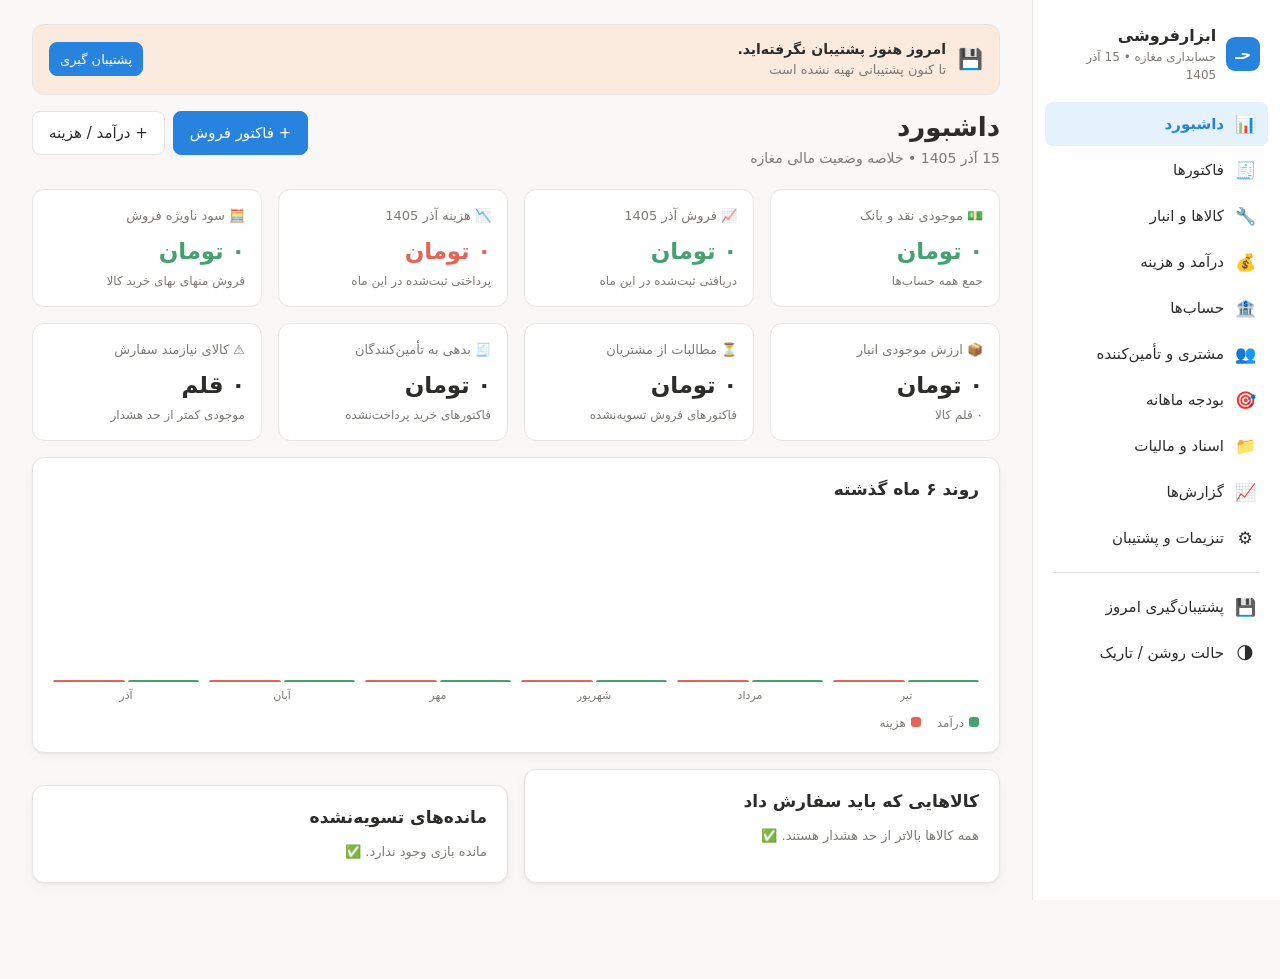
==== hesabyar.html @ 3f4db849 "this is first file" ====
<!DOCTYPE html>
<html lang="fa" dir="rtl">
<head>
<meta charset="utf-8">
<meta name="viewport" content="width=device-width, initial-scale=1, viewport-fit=cover">
<meta name="theme-color" content="#2783DE">
<meta name="apple-mobile-web-app-capable" content="yes">
<title>حساب‌یار — نرم‌افزار حسابداری مغازه</title>
<style>
:root{
  --text:#2C2C2B; --text2:#7D7A75; --canvas:#FFFFFF; --soft:#F9F8F7; --soft2:#F0EFED;
  --border:#E6E5E3; --blue:#2783DE; --blueSoft:#E5F2FC; --green:#46A171; --greenSoft:#E8F1EC;
  --orange:#D5803B; --orangeSoft:#FBEBDE; --red:#E56458; --redSoft:#FCE9E7;
  --radius:8px; --radiusL:12px;
  --shadow:0 1px 2px rgba(0,0,0,.05), 0 4px 12px rgba(0,0,0,.04);
  --nav:248px;
}
html[data-theme="dark"]{
  --text:#FFFFFF; --text2:rgba(255,255,255,.65); --canvas:#191919; --soft:#202020; --soft2:#383836;
  --border:rgba(255,255,255,.20); --blue:#5E9FE8; --blueSoft:rgba(94,159,232,.12);
  --green:#72BC8F; --greenSoft:rgba(114,188,143,.12); --orange:#DE9255; --orangeSoft:rgba(222,146,85,.12);
  --red:#E97366; --redSoft:rgba(233,115,102,.12);
  --shadow:none;
}
*{box-sizing:border-box}
html,body{margin:0;padding:0}
body{
  background:var(--soft); color:var(--text);
  font-family:"Segoe UI",Tahoma,system-ui,-apple-system,"Noto Sans Arabic",sans-serif;
  font-size:16px; line-height:1.5; -webkit-text-size-adjust:100%;
}
button,input,select,textarea{font-family:inherit;font-size:16px;color:var(--text)}
h1,h2,h3{margin:0;font-weight:650;line-height:1.3}
h1{font-size:26px}
h2{font-size:22px}
h3{font-size:17px}
a{color:var(--blue)}
.hide{display:none !important}

/* ---------- shell ---------- */
.shell{display:flex;min-height:100vh}
.sidenav{
  width:var(--nav); flex:0 0 var(--nav); background:var(--canvas); border-inline-end:1px solid var(--border);
  padding:20px 12px; position:sticky; top:0; height:100vh; overflow-y:auto;
}
.brand{display:flex;align-items:center;gap:10px;padding:4px 8px 18px}
.brand .logo{width:34px;height:34px;border-radius:9px;background:var(--blue);color:#fff;display:grid;place-items:center;font-weight:700;font-size:15px}
.brand small{display:block;color:var(--text2);font-size:12px;font-weight:400}
.navbtn{
  display:flex;align-items:center;gap:10px;width:100%;padding:10px 12px;margin-bottom:2px;
  background:none;border:0;border-radius:var(--radius);cursor:pointer;text-align:right;font-size:15px;min-height:44px;
}
.navbtn:hover{background:var(--soft2)}
.navbtn.active{background:var(--blueSoft);color:var(--blue);font-weight:600}
.navbtn .ic{font-size:17px;width:22px;text-align:center}
.navsep{height:1px;background:var(--border);margin:12px 8px}
.main{flex:1;min-width:0;padding:24px 32px 96px;max-width:1180px}
.topbar{display:flex;align-items:flex-start;justify-content:space-between;gap:16px;margin-bottom:20px;flex-wrap:wrap}
.topbar .sub{color:var(--text2);font-size:14px;margin-top:4px}
.bottomnav{display:none}

@media (max-width:900px){
  .sidenav{display:none}
  .main{padding:16px 16px 92px;max-width:none}
  .bottomnav{
    display:flex;position:fixed;inset-inline:0;bottom:0;z-index:40;background:var(--canvas);
    border-top:1px solid var(--border);padding:6px 4px calc(6px + env(safe-area-inset-bottom));
  }
  .bottomnav button{
    flex:1;min-height:52px;background:none;border:0;border-radius:var(--radius);cursor:pointer;
    display:flex;flex-direction:column;align-items:center;justify-content:center;gap:2px;font-size:11px;color:var(--text2)
  }
  .bottomnav button .ic{font-size:19px}
  .bottomnav button.active{color:var(--blue);background:var(--blueSoft);font-weight:600}
}

/* ---------- pieces ---------- */
.card{background:var(--canvas);border:1px solid var(--border);border-radius:var(--radiusL);padding:20px;box-shadow:var(--shadow)}
.card + .card{margin-top:16px}
.card h3{margin-bottom:14px}
.grid{display:grid;gap:16px}
.g4{grid-template-columns:repeat(4,1fr)}
.g3{grid-template-columns:repeat(3,1fr)}
.g2{grid-template-columns:repeat(2,1fr)}
@media (max-width:900px){.g4{grid-template-columns:repeat(2,1fr)}.g3,.g2{grid-template-columns:1fr}}

.kpi{background:var(--canvas);border:1px solid var(--border);border-radius:var(--radiusL);padding:16px}
.kpi .lbl{color:var(--text2);font-size:13px;display:flex;align-items:center;gap:6px}
.kpi .val{font-size:23px;font-weight:700;margin-top:8px;letter-spacing:-.2px;direction:rtl}
.kpi .hint{color:var(--text2);font-size:12px;margin-top:4px}
.kpi .val .u{font-size:14px;font-weight:600;color:var(--text2)}
@media (max-width:900px){.kpi .val{font-size:19px}}
.kpi.pos .val{color:var(--green)} .kpi.neg .val{color:var(--red)} .kpi.warn .val{color:var(--orange)}

.btn{
  display:inline-flex;align-items:center;justify-content:center;gap:6px;min-height:44px;padding:10px 16px;
  border-radius:var(--radius);border:1px solid var(--border);background:var(--canvas);cursor:pointer;font-size:15px;
}
.btn:hover{background:var(--soft2)}
.btn.primary{background:var(--blue);border-color:var(--blue);color:#fff}
.btn.primary:hover{filter:brightness(.94)}
.btn.danger{color:var(--red);border-color:var(--border)}
.btn.sm{min-height:34px;padding:5px 10px;font-size:13px}
.btn:focus-visible,.navbtn:focus-visible,input:focus-visible,select:focus-visible,textarea:focus-visible{outline:2px solid var(--blue);outline-offset:2px}
.row{display:flex;gap:8px;flex-wrap:wrap;align-items:center}
.spacer{flex:1}

.tablewrap{overflow-x:auto;border:1px solid var(--border);border-radius:var(--radiusL);background:var(--canvas)}
table{width:100%;border-collapse:collapse;font-size:14px;min-width:640px}
th,td{padding:11px 12px;text-align:right;border-bottom:1px solid var(--border);white-space:nowrap}
th{background:var(--soft);font-weight:600;color:var(--text2);font-size:13px;position:sticky;top:0}
tbody tr:last-child td{border-bottom:0}
tbody tr:hover{background:var(--soft)}
td.num,th.num{font-variant-numeric:tabular-nums}
.empty{padding:40px 16px;text-align:center;color:var(--text2);font-size:14px}

.tag{display:inline-flex;align-items:center;gap:4px;padding:3px 9px;border-radius:999px;font-size:12px;font-weight:600;border:1px solid transparent}
.tag.b{background:var(--blueSoft);color:var(--blue)}
.tag.g{background:var(--greenSoft);color:var(--green)}
.tag.o{background:var(--orangeSoft);color:var(--orange)}
.tag.r{background:var(--redSoft);color:var(--red)}
.tag.n{background:var(--soft2);color:var(--text2)}

label.f{display:block;margin-bottom:12px;font-size:13px;color:var(--text2)}
label.f > span{display:block;margin-bottom:5px}
input,select,textarea{
  width:100%;padding:10px 12px;min-height:44px;border:1px solid var(--border);border-radius:var(--radius);
  background:var(--canvas);color:var(--text)
}
textarea{min-height:74px;resize:vertical}
input[type=checkbox]{width:20px;height:20px;min-height:0}
.fgrid{display:grid;grid-template-columns:1fr 1fr;gap:0 14px}
@media (max-width:640px){.fgrid{grid-template-columns:1fr}}

.banner{
  display:flex;gap:12px;align-items:center;padding:14px 16px;border-radius:var(--radiusL);
  border:1px solid var(--border);background:var(--orangeSoft);margin-bottom:16px;font-size:14px
}
.banner .ic{font-size:20px}
.banner.blue{background:var(--blueSoft)}

.bars{display:flex;flex-direction:column;gap:10px}
.bar{display:grid;grid-template-columns:120px 1fr auto;gap:10px;align-items:center;font-size:13px}
.bar .track{height:10px;border-radius:999px;background:var(--soft2);overflow:hidden}
.bar .fill{height:100%;border-radius:999px;background:var(--blue)}
.bar .fill.g{background:var(--green)} .bar .fill.r{background:var(--red)} .bar .fill.o{background:var(--orange)}
@media (max-width:640px){.bar{grid-template-columns:96px 1fr auto}}

.chart{display:flex;align-items:flex-end;gap:10px;height:190px;padding-top:8px}
.chart .col{flex:1;display:flex;flex-direction:column;justify-content:flex-end;align-items:center;gap:6px;min-width:0}
.chart .stack{width:100%;display:flex;gap:3px;align-items:flex-end;height:150px}
.chart .b1,.chart .b2{flex:1;border-radius:5px 5px 0 0;min-height:2px}
.chart .b1{background:var(--green)} .chart .b2{background:var(--red)}
.chart .cl{font-size:11px;color:var(--text2);white-space:nowrap;overflow:hidden;text-overflow:ellipsis;max-width:100%}
.legend{display:flex;gap:16px;font-size:12px;color:var(--text2);margin-top:10px;flex-wrap:wrap}
.legend i{display:inline-block;width:10px;height:10px;border-radius:3px;margin-inline-end:5px}

/* ---------- modal ---------- */
.overlay{position:fixed;inset:0;background:rgba(0,0,0,.42);display:flex;align-items:center;justify-content:center;padding:16px;z-index:60}
.modal{background:var(--canvas);border-radius:var(--radiusL);border:1px solid var(--border);width:100%;max-width:720px;max-height:92vh;overflow:auto}
.modal .mh{display:flex;align-items:center;justify-content:space-between;gap:12px;padding:18px 20px;border-bottom:1px solid var(--border);position:sticky;top:0;background:var(--canvas)}
.modal .mb{padding:20px}
.modal .mf{display:flex;gap:8px;justify-content:flex-start;padding:16px 20px;border-top:1px solid var(--border);position:sticky;bottom:0;background:var(--canvas)}
.x{background:none;border:0;font-size:22px;cursor:pointer;color:var(--text2);min-width:44px;min-height:44px;border-radius:var(--radius)}
.x:hover{background:var(--soft2)}

#toast{position:fixed;inset-inline:0;bottom:84px;display:flex;justify-content:center;pointer-events:none;z-index:80}
#toast div{background:var(--text);color:var(--canvas);padding:11px 18px;border-radius:999px;font-size:14px;box-shadow:var(--shadow)}

.itemrow{display:grid;grid-template-columns:1.7fr .6fr 1fr .8fr .9fr auto;gap:8px;align-items:center;margin-bottom:8px}
.itemrow.cost{grid-template-columns:1.5fr .6fr 1fr .8fr 1fr .9fr auto}
.itemrow .lbl{display:none}
@media (max-width:640px){
  .itemrow{grid-template-columns:1fr 1fr;padding:12px;border:1px solid var(--border);border-radius:var(--radius)}
  .itemrow .lbl{display:block;font-size:11px;color:var(--text2);margin-bottom:3px}
  .itemrow .wide{grid-column:1 / -1}
}
.muted{color:var(--text2)}
.small{font-size:13px}
.mono{font-variant-numeric:tabular-nums}
.right{text-align:left}
.totbox{background:var(--soft);border-radius:var(--radius);padding:14px;font-size:14px}
.totbox div{display:flex;justify-content:space-between;padding:4px 0}
.totbox .big{font-size:17px;font-weight:700;border-top:1px solid var(--border);margin-top:6px;padding-top:10px}

/* ---------- print ---------- */
#printarea{display:none}
.pv .ph{display:flex;justify-content:space-between;gap:20px;border-bottom:2px solid #333;padding-bottom:10px;margin-bottom:12px}
.pv .pc{margin-bottom:10px}
.pv table.pt{width:100%;border-collapse:collapse;margin-bottom:12px}
.pv table.pt th{background:#eee;border:1px solid #999;padding:6px;font-size:12px}
.pv table.pt td{border:1px solid #ccc;padding:6px;white-space:normal}
.pv .pf{display:flex;justify-content:space-between;gap:20px;align-items:flex-start}
.pv .pnote{flex:1;font-size:12px}
.pv table.psum{border-collapse:collapse;min-width:260px}
.pv table.psum td{border-bottom:1px solid #ddd;padding:5px 8px;font-size:12px}
.pv table.psum tr.big td{font-size:15px;font-weight:700;border-top:2px solid #333}
.pv .num{text-align:left;font-variant-numeric:tabular-nums}
@media print{
  body{background:#fff}
  .shell,#toast,.overlay{display:none !important}
  #printarea{display:block !important;padding:0;color:#000;font-size:13px}
  #printarea table{min-width:0}
  #printarea th,#printarea td{border-bottom:1px solid #ccc}
}
</style>
</head>
<body>
<div class="shell">
  <aside class="sidenav">
    <div class="brand">
      <div class="logo">حـ</div>
      <div><strong id="brandName">حساب‌یار</strong><small id="brandSub">حسابداری مغازه</small></div>
    </div>
    <div id="navList"></div>
    <div class="navsep"></div>
    <button class="navbtn" data-action="backup"><span class="ic">💾</span> پشتیبان‌گیری امروز</button>
    <button class="navbtn" data-action="theme"><span class="ic">🌗</span> حالت روشن / تاریک</button>
  </aside>
  <main class="main" id="main"></main>
</div>
<nav class="bottomnav" id="bottomNav"></nav>
<div id="modalRoot"></div>
<div id="toast"></div>
<div id="printarea"></div>
<script>
/* ================= حساب‌یار | نرم‌افزار حسابداری مغازه — آفلاین ================= */
(function () {
'use strict';

/* ---------------- تقویم شمسی ---------------- */
var MONTHS = ['فروردین','اردیبهشت','خرداد','تیر','مرداد','شهریور','مهر','آبان','آذر','دی','بهمن','اسفند'];

function div(a, b) { return Math.floor(a / b); }
function g2j(gy, gm, gd) {
  var g_d_m = [0,31,59,90,120,151,181,212,243,273,304,334];
  var gy2 = (gm > 2) ? (gy + 1) : gy;
  var days = 355666 + (365 * gy) + div(gy2 + 3, 4) - div(gy2 + 99, 100) + div(gy2 + 399, 400) + gd + g_d_m[gm - 1];
  var jy = -1595 + (33 * div(days, 12053)); days %= 12053;
  jy += 4 * div(days, 1461); days %= 1461;
  if (days > 365) { jy += div(days - 1, 365); days = (days - 1) % 365; }
  var jm, jd;
  if (days < 186) { jm = 1 + div(days, 31); jd = 1 + (days % 31); }
  else { jm = 7 + div(days - 186, 30); jd = 1 + ((days - 186) % 30); }
  return [jy, jm, jd];
}
function j2g(jy, jm, jd) {
  var gy = (jy > 979) ? 1600 : 621;
  jy -= (jy > 979) ? 979 : 0;
  var days = (365 * jy) + (div(jy, 33) * 8) + div((jy % 33) + 3, 4) + 78 + jd + ((jm < 7) ? (jm - 1) * 31 : ((jm - 7) * 30) + 186);
  gy += 400 * div(days, 146097); days %= 146097;
  if (days > 36524) { gy += 100 * div(--days, 36524); days %= 36524; if (days >= 365) days++; }
  gy += 4 * div(days, 1461); days %= 1461;
  if (days > 365) { gy += div(days - 1, 365); days = (days - 1) % 365; }
  var gd = days + 1;
  var sal_a = [0,31,((gy % 4 === 0 && gy % 100 !== 0) || (gy % 400 === 0)) ? 29 : 28,31,30,31,30,31,31,30,31,30,31];
  var gm = 0;
  for (gm = 1; gm <= 12 && gd > sal_a[gm]; gm++) gd -= sal_a[gm];
  return [gy, gm, gd];
}
function pad(n) { return (n < 10 ? '0' : '') + n; }
/* ISO (میلادی متنی YYYY-MM-DD) <-> شمسی متنی YYYY/MM/DD */
function isoToJ(iso) {
  if (!iso) return '';
  var p = iso.split('-');
  var j = g2j(+p[0], +p[1], +p[2]);
  return j[0] + '/' + pad(j[1]) + '/' + pad(j[2]);
}
function enDigits(s) {
  return String(s == null ? '' : s)
    .replace(/[\u06f0-\u06f9]/g, function (d) { return String(d.charCodeAt(0) - 0x06f0); })
    .replace(/[\u0660-\u0669]/g, function (d) { return String(d.charCodeAt(0) - 0x0660); });
}
function jToIso(js) {
  if (!js) return '';
  var p = enDigits(js).replace(/[^0-9]/g, '/').split('/').filter(function (x) { return x !== ''; });
  if (p.length < 3) return '';
  var jy = +p[0], jm = +p[1], jd = +p[2];
  if (jy < 1200) jy += 1300;
  if (jm < 1 || jm > 12 || jd < 1 || jd > 31) return '';
  var g = j2g(jy, jm, jd);
  return g[0] + '-' + pad(g[1]) + '-' + pad(g[2]);
}
function todayIso() { var d = new Date(); return d.getFullYear() + '-' + pad(d.getMonth() + 1) + '-' + pad(d.getDate()); }
function jParts(iso) { var p = (iso || todayIso()).split('-'); return g2j(+p[0], +p[1], +p[2]); }
function jYear(iso) { return jParts(iso)[0]; }
function jMonth(iso) { return jParts(iso)[1]; }
function jLabel(iso) { var j = jParts(iso); return j[2] + ' ' + MONTHS[j[1] - 1] + ' ' + j[0]; }
function monthKey(iso) { var j = jParts(iso); return j[0] + '-' + pad(j[1]); }
function monthKeyLabel(key) { var p = key.split('-'); return MONTHS[+p[1] - 1] + ' ' + p[0]; }
function currentMonthKey() { return monthKey(todayIso()); }
function lastMonthKeys(n) {
  var j = jParts(todayIso()), y = j[0], m = j[1], out = [];
  for (var i = 0; i < n; i++) { out.unshift(y + '-' + pad(m)); m--; if (m === 0) { m = 12; y--; } }
  return out;
}

/* ---------------- ابزار ---------------- */
var FA = ['۰','۱','۲','۳','۴','۵','۶','۷','۸','۹'];
function faNum(s) { return String(s).replace(/[0-9]/g, function (d) { return FA[+d]; }); }
function money(n) {
  n = Math.round(+n || 0);
  var neg = n < 0; n = Math.abs(n);
  var s = String(n).replace(/\B(?=(\d{3})+(?!\d))/g, '٬');
  return (neg ? '−' : '') + faNum(s);
}
function toman(n) { return money(n) + ' تومان'; }
function num(v) { var n = parseFloat(enDigits(v).replace(/[,٬\s]/g, '')); return isNaN(n) ? 0 : n; }
function uid(p) { return (p || 'id') + '-' + Date.now().toString(36) + '-' + Math.random().toString(36).slice(2, 7); }
function esc(s) { return String(s == null ? '' : s).replace(/[&<>"']/g, function (c) { return ({ '&': '&amp;', '<': '&lt;', '>': '&gt;', '"': '&quot;', "'": '&#39;' })[c]; }); }
function el(id) { return document.getElementById(id); }
function val(id) { var e = el(id); return e ? e.value.trim() : ''; }
function sum(arr, f) { return arr.reduce(function (a, x) { return a + (+f(x) || 0); }, 0); }
function toast(msg) {
  var t = el('toast'); t.innerHTML = '<div>' + esc(msg) + '</div>';
  clearTimeout(toast._t); toast._t = setTimeout(function () { t.innerHTML = ''; }, 2600);
}

/* ---------------- داده ---------------- */
var KEY = 'hesabyar.v1';
var EXPENSE_CATS = ['خرید کالا','اجاره مغازه','حقوق و دستمزد','آب و برق و گاز و تلفن','حمل و نقل','تبلیغات','مالیات و عوارض','بیمه','تجهیزات و تعمیرات','لوازم مصرفی مغازه','کارمزد بانکی','برداش�� شخصی','متفرقه'];
var INCOME_CATS = ['فروش کالا','خدمات و تعمیرات','تخفیف خرید از تأمین‌کننده','آورده نقدی مالک','سایر درآمد'];
var UNITS = ['عدد','بسته','متر','کیلوگرم','جفت','حلقه','لیتر'];
var CATS = ['ابزار برقی','ابزار دستی','یراق و قفل','پیچ و مهره','لوازم برقی و سیم','لوله و اتصالات','رنگ و چسب','ایمنی و حفاطت','مواد مصرفی'];
var METHODS = ['نقد','کارتخوان','کارت به کارت','انتقال بانکی','چک','اعتباری'];
var DOCTYPES = ['فاکتور رسمی خرید','فاکتور رسمی فروش','رسید بانکی','قرارداد','اژهارنامه مالیاتی','فیش پرداخت مالیات','بیمه','اجاره‌نامه','سایر'];

function blank() {
  return {
    settings: { shop: 'ابزارفروشی', owner: '', phone: '', address: '', taxRate: 10, theme: 'light' },
    accounts: [], contacts: [], products: [], invoices: [], txns: [], budgets: [], docs: [],
    meta: { lastBackup: '', created: todayIso(), snapshots: [] }
  };
}
var S = blank();

function load() {
  try {
    var raw = localStorage.getItem(KEY);
    if (raw) {
      var d = JSON.parse(raw), b = blank();
      Object.keys(b).forEach(function (k) { if (d[k] == null) d[k] = b[k]; });
      Object.keys(b.settings).forEach(function (k) { if (d.settings[k] == null) d.settings[k] = b.settings[k]; });
      S = d;
    } else { S = blank(); seed(); save(); }
  } catch (e) { S = blank(); }
}
function save() {
  try { localStorage.setItem(KEY, JSON.stringify(S)); }
  catch (e) { toast('ذخیره در حافطه مرورگر انجام نشد — لطفاً خروجی پشتیبان بگیرید'); }
}
function seed() {
  S.accounts = [
    { id: uid('acc'), name: 'صندوق مغازه', type: 'صندوق نقدی', opening: 0, note: '', active: true },
    { id: uid('acc'), name: 'حساب بانکی مغازه', type: 'حساب بانکی', opening: 0, note: '', active: true },
    { id: uid('acc'), name: 'کارتخوان', type: 'کارتخوان (POS)', opening: 0, note: '', active: true }
  ];
}

/* ---------------- محاسبات ---------------- */
function byId(list, id) { for (var i = 0; i < list.length; i++) if (list[i].id === id) return list[i]; return null; }
function pName(id) { var p = byId(S.products, id); return p ? p.name : '—'; }
function cName(id) { var c = byId(S.contacts, id); return c ? c.name : '—'; }
function aName(id) { var a = byId(S.accounts, id); return a ? a.name : '—'; }

function invSubtotal(inv) { return sum(inv.items || [], function (it) { return Math.max(0, num(it.qty) * num(it.price) - num(it.discount)); }); }
function invTax(inv) { return Math.round((invSubtotal(inv) - num(inv.discount)) * num(inv.taxRate) / 100); }
function invTotal(inv) { return Math.max(0, invSubtotal(inv) - num(inv.discount) + invTax(inv)); }
function invPaid(inv) { return sum(S.txns.filter(function (t) { return t.invoiceId === inv.id; }), function (t) { return t.amount; }) + num(inv.openingPaid); }
function invBalance(inv) { return invTotal(inv) - invPaid(inv); }
function invCost(inv) {
  return sum(inv.items || [], function (it) {
    var p = byId(S.products, it.productId);
    var c = it.cost != null && it.cost !== '' ? num(it.cost) : (p ? num(p.buy) : 0);
    return c * num(it.qty);
  });
}
function invProfit(inv) { return invSubtotal(inv) - num(inv.discount) - invCost(inv); }
function invStatus(inv) {
  var b = invBalance(inv);
  if (b <= 0) return { t: 'تسویه شده', c: 'g' };
  if (invPaid(inv) > 0) return { t: 'بخشی پرداخت شده', c: 'o' };
  if (inv.due && inv.due < todayIso()) return { t: 'معوق', c: 'r' };
  return { t: 'پرداخت نشده', c: 'n' };
}
function accBalance(id) {
  var a = byId(S.accounts, id); if (!a) return 0;
  var b = num(a.opening);
  S.txns.forEach(function (t) {
    if (t.type === 'درآمد' && t.accountId === id) b += num(t.amount);
    if (t.type === 'هزینه' && t.accountId === id) b -= num(t.amount);
    if (t.type === 'انتقال') { if (t.accountId === id) b -= num(t.amount); if (t.toAccountId === id) b += num(t.amount); }
  });
  return b;
}
function cashTotal() { return sum(S.accounts, function (a) { return accBalance(a.id); }); }
function stockValue() { return sum(S.products, function (p) { return num(p.stock) * num(p.buy); }); }
function lowStock() { return S.products.filter(function (p) { return num(p.stock) <= num(p.min); }); }
function receivable() { return sum(S.invoices.filter(function (i) { return i.kind === 'فروش'; }), function (i) { return Math.max(0, invBalance(i)); }); }
function payable() { return sum(S.invoices.filter(function (i) { return i.kind === 'خرید'; }), function (i) { return Math.max(0, invBalance(i)); }); }
function monthTxns(key) { return S.txns.filter(function (t) { return monthKey(t.date) === key; }); }
function monthIncome(key) { return sum(monthTxns(key).filter(function (t) { return t.type === 'درآمد'; }), function (t) { return t.amount; }); }
function monthExpense(key) { return sum(monthTxns(key).filter(function (t) { return t.type === 'هزینه'; }), function (t) { return t.amount; }); }
function monthSalesProfit(key) {
  return sum(S.invoices.filter(function (i) { return i.kind === 'فروش' && monthKey(i.date) === key; }), function (i) { return invProfit(i); });
}

/* ---------------- موجودی کالا ---------------- */
function applyStock(inv, dir) {
  (inv.items || []).forEach(function (it) {
    var p = byId(S.products, it.productId); if (!p) return;
    var q = num(it.qty) * dir;
    p.stock = num(p.stock) + (inv.kind === 'فروش' || inv.kind === 'مرجوعی خرید' ? -q : q);
  });
}

/* ---------------- پشتیبان ---------------- */
function exportJson(silent) {
  var name = 'hesabyar-backup-' + isoToJ(todayIso()).replace(/\//g, '-') + '.json';
  downloadBlob(JSON.stringify(S, null, 1), name, 'application/json');
  S.meta.lastBackup = todayIso();
  var snaps = S.meta.snapshots || []; snaps.unshift(todayIso()); S.meta.snapshots = snaps.slice(0, 30);
  save(); if (!silent) toast('پشتیبان امروز ذخیره شد: ' + name);
  render();
}
function downloadBlob(text, name, mime) {
  var blob = new Blob(['\ufeff' + text], { type: (mime || 'text/plain') + ';charset=utf-8' });
  var a = document.createElement('a');
  a.href = URL.createObjectURL(blob); a.download = name; document.body.appendChild(a); a.click();
  setTimeout(function () { URL.revokeObjectURL(a.href); a.remove(); }, 1500);
}
function csv(rows) {
  return rows.map(function (r) {
    return r.map(function (c) { var s = String(c == null ? '' : c); return /[",\n]/.test(s) ? '"' + s.replace(/"/g, '""') + '"' : s; }).join(',');
  }).join('\r\n');
}
function exportAllCsv() {
  var parts = [];
  parts.push(['# کالاها'], ['نام','کد','دسته','واحد','خرید','فروش','موجودی','حد هشدار']);
  S.products.forEach(function (p) { parts.push([p.name, p.sku, p.cat, p.unit, p.buy, p.sell, p.stock, p.min]); });
  parts.push([], ['# فاکتورها'], ['شماره','نوع','تاریخ شمسی','طرف‌حساب','جمع اقلام','تخفیف','مالیات','مبلغ کل','پرداخت‌شده','مانده','سود']);
  S.invoices.forEach(function (i) { parts.push([i.no, i.kind, isoToJ(i.date), cName(i.contactId), invSubtotal(i), num(i.discount), invTax(i), invTotal(i), invPaid(i), invBalance(i), invProfit(i)]); });
  parts.push([], ['# اقلام فاکتور'], ['فاکتور','کالا','تعداد','قیمت واحد','تخفیف','مبلغ']);
  S.invoices.forEach(function (i) { (i.items || []).forEach(function (it) { parts.push([i.no, it.desc || pName(it.productId), it.qty, it.price, it.discount, Math.max(0, num(it.qty) * num(it.price) - num(it.discount))]); }); });
  parts.push([], ['# تراکنش‌ها'], ['تاریخ شمسی','نوع','دسته','مبلغ','حساب','به حساب','طرف‌حساب','روش','شرح']);
  S.txns.forEach(function (t) { parts.push([isoToJ(t.date), t.type, t.cat, t.amount, aName(t.accountId), t.toAccountId ? aName(t.toAccountId) : '', t.contactId ? cName(t.contactId) : '', t.method, t.note]); });
  parts.push([], ['# حساب‌ها'], ['نام','نوع','موجودی اولیه','موجودی فعلی']);
  S.accounts.forEach(function (a) { parts.push([a.name, a.type, a.opening, accBalance(a.id)]); });
  parts.push([], ['# طرف‌حساب‌ها'], ['نام','نوع','تلفن','آدرس']);
  S.contacts.forEach(function (c) { parts.push([c.name, c.role, c.phone, c.address]); });
  parts.push([], ['# بودجه'], ['ماه','دسته','مبلغ بودجه']);
  S.budgets.forEach(function (b) { parts.push([monthKeyLabel(b.month), b.cat, b.amount]); });
  parts.push([], ['# اسناد'], ['عنوان','نوع','تاریخ شمسی','مبلغ','مالیات','شماره','یادداشت']);
  S.docs.forEach(function (d) { parts.push([d.title, d.type, isoToJ(d.date), d.amount, d.tax, d.no, d.note]); });
  downloadBlob(csv(parts), 'hesabyar-full-' + isoToJ(todayIso()).replace(/\//g, '-') + '.csv', 'text/csv');
  toast('خروجی کامل CSV آماده شد (قابل باز کردن در اکسل)');
}
function importJson(file) {
  var r = new FileReader();
  r.onload = function () {
    try {
      var d = JSON.parse(String(r.result).replace(/^\ufeff/, ''));
      if (!d || !d.settings) throw 0;
      S = d; save(); toast('اطلاعات پشتیبان بازگردانده شد'); closeModal(); render();
    } catch (e) { toast('فایل پشتیبان معتبر نیست'); }
  };
  r.readAsText(file);
}

/* ================== نمایش ================== */
var NAV = [
  { k: 'dash', t: 'داشبورد', ic: '📊' },
  { k: 'invoices', t: 'فاکتورها', ic: '🧾' },
  { k: 'products', t: 'کالاها و انبار', ic: '🔧' },
  { k: 'txns', t: 'درآمد و هزینه', ic: '💰' },
  { k: 'accounts', t: 'حساب‌ها', ic: '🏦' },
  { k: 'contacts', t: 'مشتری و تأمین‌کننده', ic: '👥' },
  { k: 'budget', t: 'بودجه ماهانه', ic: '🎯' },
  { k: 'docs', t: 'اسناد و مالیات', ic: '📁' },
  { k: 'reports', t: 'گزارش‌ها', ic: '📈' },
  { k: 'settings', t: 'تنزیمات و پشتیبان', ic: '⚙️' }
];
var VIEW = 'dash';
var F = { invKind: '', invMonth: '', invQ: '', prodCat: '', prodQ: '', txType: '', txMonth: currentMonthKey(), budMonth: currentMonthKey(), repMonth: currentMonthKey() };

function monthOptions(sel, allLabel) {
  var keys = lastMonthKeys(14).slice().reverse();
  var o = allLabel ? '<option value="">' + allLabel + '</option>' : '';
  keys.forEach(function (k) { o += '<option value="' + k + '"' + (k === sel ? ' selected' : '') + '>' + monthKeyLabel(k) + '</option>'; });
  return o;
}
function opts(list, sel, placeholder) {
  var o = placeholder ? '<option value="">' + placeholder + '</option>' : '';
  list.forEach(function (x) {
    var v = typeof x === 'string' ? x : x.id, t = typeof x === 'string' ? x : x.name;
    o += '<option value="' + esc(v) + '"' + (v === sel ? ' selected' : '') + '>' + esc(t) + '</option>';
  });
  return o;
}
function kpi(lbl, v, cls, hint) {
  return '<div class="kpi ' + (cls || '') + '"><div class="lbl">' + lbl + '</div><div class="val">' + v + '</div>' + (hint ? '<div class="hint">' + hint + '</div>' : '') + '</div>';
}
function table(head, rows, emptyMsg) {
  if (!rows.length) return '<div class="tablewrap"><div class="empty">' + emptyMsg + '</div></div>';
  return '<div class="tablewrap"><table><thead><tr>' + head.map(function (h) { return '<th>' + h + '</th>'; }).join('') +
    '</tr></thead><tbody>' + rows.join('') + '</tbody></table></div>';
}
function header(title, sub, actions) {
  return '<div class="topbar"><div><h1>' + title + '</h1><div class="sub">' + sub + '</div></div><div class="row">' + (actions || '') + '</div></div>';
}

function render() {
  document.documentElement.setAttribute('data-theme', S.settings.theme === 'dark' ? 'dark' : 'light');
  el('brandName').textContent = S.settings.shop || 'حساب‌یار';
  el('brandSub').textContent = 'حسابداری مغازه • ' + jLabel(todayIso());
  el('navList').innerHTML = NAV.map(function (n) {
    return '<button class="navbtn' + (VIEW === n.k ? ' active' : '') + '" data-action="go" data-k="' + n.k + '"><span class="ic">' + n.ic + '</span>' + n.t + '</button>';
  }).join('');
  var bn = [NAV[0], NAV[1], NAV[2], NAV[3], { k: '__more', t: 'بیشتر', ic: '☰' }];
  el('bottomNav').innerHTML = bn.map(function (n) {
    return '<button class="' + (VIEW === n.k ? 'active' : '') + '" data-action="' + (n.k === '__more' ? 'more' : 'go') + '" data-k="' + n.k + '"><span class="ic">' + n.ic + '</span>' + n.t + '</button>';
  }).join('');
  var m = el('main');
  m.innerHTML = ({ dash: vDash, invoices: vInvoices, products: vProducts, txns: vTxns, accounts: vAccounts,
    contacts: vContacts, budget: vBudget, docs: vDocs, reports: vReports, settings: vSettings })[VIEW]();
  m.scrollTop = 0; window.scrollTo(0, 0);
}

/* ---------------- داشبورد ---------------- */
function vDash() {
  var mk = currentMonthKey(), inc = monthIncome(mk), exp = monthExpense(mk), pr = monthSalesProfit(mk);
  var h = '';
  if (S.meta.lastBackup !== todayIso()) {
    h += '<div class="banner"><span class="ic">💾</span><div><strong>امروز هنوز پشتیبان نگرفته‌اید.</strong>' +
      '<div class="muted small">' + (S.meta.lastBackup ? 'آخرین پشتیبان: ' + jLabel(S.meta.lastBackup) : 'تا کنون پشتیبانی تهیه نشده است') + '</div></div>' +
      '<div class="spacer"></div><button class="btn primary sm" data-action="backup">پشتیبان گیری</button></div>';
  }
  h += header('داشبورد', jLabel(todayIso()) + ' • خلاصه وضعیت مالی مغازه',
    '<button class="btn primary" data-action="newInvoice" data-kind="فروش">+ فاکتور فروش</button>' +
    '<button class="btn" data-action="newTxn">+ درآمد / هزینه</button>');
  h += '<div class="grid g4">' +
    kpi('💵 موجودی نقد و بانک', toman(cashTotal()), cashTotal() >= 0 ? 'pos' : 'neg', 'جمع همه حساب‌ها') +
    kpi('📈 فروش ' + monthKeyLabel(mk), toman(inc), 'pos', 'دریافتی ثبت‌شده در این ماه') +
    kpi('📉 هزینه ' + monthKeyLabel(mk), toman(exp), 'neg', 'پرداختی ثبت‌شده در این ماه') +
    kpi('🧮 سود ناویژه فروش', toman(pr), pr >= 0 ? 'pos' : 'neg', 'فروش منهای بهای خرید کالا') +
    '</div>';
  h += '<div class="grid g4" style="margin-top:16px">' +
    kpi('📦 ارزش موجودی انبار', toman(stockValue()), '', faNum(S.products.length) + ' قلم کالا') +
    kpi('⏳ مطالبات از مشتریان', toman(receivable()), receivable() > 0 ? 'warn' : '', 'فاکتورهای فروش تسویه‌نشده') +
    kpi('🧾 بدهی به تأمین‌کنندگان', toman(payable()), payable() > 0 ? 'warn' : '', 'فاکتورهای خرید پرداخت‌نشده') +
    kpi('⚠️ کالای نیازمند سفارش', faNum(lowStock().length) + ' قلم', lowStock().length ? 'warn' : '', 'موجودی کمتر از حد هشدار') +
    '</div>';

  var keys = lastMonthKeys(6);
  var maxv = Math.max(1, Math.max.apply(null, keys.map(function (k) { return Math.max(monthIncome(k), monthExpense(k)); })));
  h += '<div class="card" style="margin-top:16px"><h3>روند ۶ ماه گذشته</h3><div class="chart">' +
    keys.map(function (k) {
      var i = monthIncome(k), e = monthExpense(k);
      return '<div class="col"><div class="stack">' +
        '<div class="b1" style="height:' + Math.round(i / maxv * 100) + '%" title="درآمد: ' + toman(i) + '"></div>' +
        '<div class="b2" style="height:' + Math.round(e / maxv * 100) + '%" title="هزینه: ' + toman(e) + '"></div>' +
        '</div><div class="cl">' + monthKeyLabel(k).split(' ')[0] + '</div></div>';
    }).join('') + '</div><div class="legend"><span><i style="background:var(--green)"></i>درآمد</span><span><i style="background:var(--red)"></i>هزینه</span></div></div>';

  var low = lowStock().slice(0, 8);
  h += '<div class="grid g2" style="margin-top:16px">';
  h += '<div class="card"><h3>کالاهایی که باید سفارش داد</h3>' +
    (low.length ? '<div class="bars">' + low.map(function (p) {
      var pct = num(p.min) > 0 ? Math.min(100, Math.round(num(p.stock) / num(p.min) * 100)) : 0;
      return '<div class="bar"><span>' + esc(p.name) + '</span><span class="track"><span class="fill ' + (num(p.stock) <= 0 ? 'r' : 'o') + '" style="width:' + pct + '%"></span></span>' +
        '<span class="mono">' + faNum(num(p.stock)) + ' / ' + faNum(num(p.min)) + '</span></div>';
    }).join('') + '</div>' : '<div class="muted small">همه کالاها بالاتر از حد هشدار هستند. ✅</div>') + '</div>';

  var openInv = S.invoices.filter(function (i) { return invBalance(i) > 0; }).sort(function (a, b) { return (a.due || a.date) < (b.due || b.date) ? -1 : 1; }).slice(0, 8);
  h += '<div class="card"><h3>مانده‌های تسویه‌نشده</h3>' +
    (openInv.length ? '<div class="bars">' + openInv.map(function (i) {
      var st = invStatus(i);
      return '<div class="row small" style="justify-content:space-between;border-bottom:1px solid var(--border);padding:7px 0">' +
        '<span>' + esc(i.no) + ' • ' + esc(cName(i.contactId)) + '</span>' +
        '<span class="row"><span class="tag ' + st.c + '">' + st.t + '</span><span class="mono">' + toman(invBalance(i)) + '</span></span></div>';
    }).join('') + '</div>' : '<div class="muted small">مانده بازی وجود ندارد. ✅</div>') + '</div>';
  h += '</div>';
  return h;
}

/* ---------------- فاکتورها ---------------- */
function vInvoices() {
  var list = S.invoices.filter(function (i) {
    if (F.invKind && i.kind !== F.invKind) return false;
    if (F.invMonth && monthKey(i.date) !== F.invMonth) return false;
    if (F.invQ) {
      var q = F.invQ.toLowerCase();
      if (!((i.no || '').toLowerCase().indexOf(q) > -1 || cName(i.contactId).toLowerCase().indexOf(q) > -1)) return false;
    }
    return true;
  }).sort(function (a, b) { return a.date < b.date ? 1 : a.date > b.date ? -1 : 0; });

  var h = header('فاکتورها', 'صدور فاکتور فروش و ثبت فاکتور خرید، به همراه پیگیری پرداخت',
    '<button class="btn primary" data-action="newInvoice" data-kind="فروش">+ فاکتور فروش</button>' +
    '<button class="btn" data-action="newInvoice" data-kind="خرید">+ فاکتور خرید</button>');
  h += '<div class="card"><div class="row">' +
    '<select data-filter="invKind" style="max-width:170px">' + opts(['فروش','خرید','مرجوعی فروش','مرجوعی خرید'], F.invKind, 'همه انواع') + '</select>' +
    '<select data-filter="invMonth" style="max-width:190px">' + monthOptions(F.invMonth, 'همه ماه‌ها') + '</select>' +
    '<input data-filter="invQ" value="' + esc(F.invQ) + '" placeholder="جستجوی شماره فاکتور یا نام طرف‌حساب" style="max-width:290px">' +
    '<div class="spacer"></div><span class="muted small">' + faNum(list.length) + ' فاکتور • جمع: ' + toman(sum(list, invTotal)) + '</span>' +
    '</div></div><div style="margin-top:16px"></div>';

  var rows = list.map(function (i) {
    var st = invStatus(i);
    return '<tr><td>' + esc(i.no) + '</td><td>' + faNum(isoToJ(i.date)) + '</td>' +
      '<td><span class="tag ' + (i.kind === 'فروش' ? 'g' : i.kind === 'خرید' ? 'o' : 'n') + '">' + esc(i.kind) + '</span></td>' +
      '<td>' + esc(cName(i.contactId)) + '</td>' +
      '<td class="num">' + money(invTotal(i)) + '</td><td class="num">' + money(invPaid(i)) + '</td>' +
      '<td class="num">' + money(invBalance(i)) + '</td>' +
      '<td><span class="tag ' + st.c + '">' + st.t + '</span></td>' +
      '<td class="row">' +
        (invBalance(i) > 0 ? '<button class="btn sm primary" data-action="pay" data-id="' + i.id + '">ثبت پرداخت</button>' : '') +
        '<button class="btn sm" data-action="editInvoice" data-id="' + i.id + '">ویرایش</button>' +
        '<button class="btn sm" data-action="printInvoice" data-id="' + i.id + '">چاپ</button>' +
        '<button class="btn sm danger" data-action="delInvoice" data-id="' + i.id + '">حذف</button>' +
      '</td></tr>';
  });
  h += table(['شماره','تاریخ','نوع','طرف‌حساب','مبلغ کل','پرداخت‌شده','مانده','وضعیت','عملیات'], rows, 'فاکتوری ثبت نشده است. با دکمه «فاکتور فروش» شروع کنید.');
  return h;
}

/* ---------------- کالاها ---------------- */
function vProducts() {
  var list = S.products.filter(function (p) {
    if (F.prodCat && p.cat !== F.prodCat) return false;
    if (F.prodQ) { var q = F.prodQ.toLowerCase(); if ((p.name + ' ' + (p.sku || '') + ' ' + (p.brand || '')).toLowerCase().indexOf(q) < 0) return false; }
    return true;
  });
  var h = header('کالاها و انبار', 'لیست قیمت، موجودی و حاشیه سود کالاهای مغازه',
    '<button class="btn primary" data-action="newProduct">+ کالای جدید</button>');
  h += '<div class="grid g3">' +
    kpi('ارزش موجودی (قیمت خرید)', toman(stockValue())) +
    kpi('ارزش موجودی (قیمت فروش)', toman(sum(S.products, function (p) { return num(p.stock) * num(p.sell); }))) +
    kpi('کالای نیازمند سفارش', faNum(lowStock().length) + ' قلم', lowStock().length ? 'warn' : '') +
    '</div>';
  h += '<div class="card" style="margin-top:16px"><div class="row">' +
    '<select data-filter="prodCat" style="max-width:200px">' + opts(CATS, F.prodCat, 'همه دسته‌ها') + '</select>' +
    '<input data-filter="prodQ" value="' + esc(F.prodQ) + '" placeholder="جستجوی نام، کد یا برند کالا" style="max-width:300px">' +
    '<div class="spacer"></div><span class="muted small">' + faNum(list.length) + ' قلم</span></div></div><div style="margin-top:16px"></div>';
  var rows = list.map(function (p) {
    var st = num(p.stock) <= 0 ? { t: 'تمام شده', c: 'r' } : (num(p.stock) <= num(p.min) ? { t: 'نیاز به سفارش', c: 'o' } : { t: 'موجود', c: 'g' });
    var mg = num(p.sell) > 0 ? Math.round((num(p.sell) - num(p.buy)) / num(p.sell) * 100) : 0;
    return '<tr><td>' + esc(p.name) + '<div class="muted small">' + esc(p.brand || '') + '</div></td>' +
      '<td>' + esc(p.sku || '—') + '</td><td>' + esc(p.cat || '—') + '</td>' +
      '<td class="num">' + money(p.buy) + '</td><td class="num">' + money(p.sell) + '</td>' +
      '<td class="num">' + money(num(p.sell) - num(p.buy)) + '<div class="muted small">' + faNum(mg) + '٪</div></td>' +
      '<td class="num">' + faNum(num(p.stock)) + ' ' + esc(p.unit || '') + '</td>' +
      '<td><span class="tag ' + st.c + '">' + st.t + '</span></td>' +
      '<td class="row"><button class="btn sm" data-action="editProduct" data-id="' + p.id + '">ویرایش</button>' +
      '<button class="btn sm" data-action="adjustStock" data-id="' + p.id + '">اصلاح موجودی</button>' +
      '<button class="btn sm danger" data-action="delProduct" data-id="' + p.id + '">حذف</button></td></tr>';
  });
  h += table(['نام کالا','کد','دسته','خرید','فروش','سود هر واحد','موجودی','وضعیت','عملیات'], rows, 'کالایی ثبت نشده است.');
  return h;
}

/* ---------------- درآمد و هزینه ---------------- */
function vTxns() {
  var list = S.txns.filter(function (t) {
    if (F.txType && t.type !== F.txType) return false;
    if (F.txMonth && monthKey(t.date) !== F.txMonth) return false;
    return true;
  }).sort(function (a, b) { return a.date < b.date ? 1 : a.date > b.date ? -1 : 0; });
  var inc = sum(list.filter(function (t) { return t.type === 'درآمد'; }), function (t) { return t.amount; });
  var exp = sum(list.filter(function (t) { return t.type === 'هزینه'; }), function (t) { return t.amount; });
  var h = header('درآمد و هزینه', 'دفتر دریافت و پرداخت مغازه',
    '<button class="btn primary" data-action="newTxn">+ تراکنش جدید</button><button class="btn" data-action="newTransfer">⇄ انتقال بین حساب‌ها</button>');
  h += '<div class="grid g3">' + kpi('درآمد دوره', toman(inc), 'pos') + kpi('هزینه دوره', toman(exp), 'neg') +
    kpi('خلاصه دوره', toman(inc - exp), inc - exp >= 0 ? 'pos' : 'neg') + '</div>';
  h += '<div class="card" style="margin-top:16px"><div class="row">' +
    '<select data-filter="txType" style="max-width:170px">' + opts(['درآمد','هزینه','انتقال'], F.txType, 'همه انواع') + '</select>' +
    '<select data-filter="txMonth" style="max-width:190px">' + monthOptions(F.txMonth, 'همه ماه‌ها') + '</select>' +
    '<div class="spacer"></div><span class="muted small">' + faNum(list.length) + ' ردیف</span></div></div><div style="margin-top:16px"></div>';
  var rows = list.map(function (t) {
    var c = t.type === 'درآمد' ? 'g' : t.type === 'هزینه' ? 'r' : 'b';
    return '<tr><td>' + faNum(isoToJ(t.date)) + '</td>' +
      '<td><span class="tag ' + c + '">' + esc(t.type) + '</span></td><td>' + esc(t.cat || '—') + '</td>' +
      '<td class="num">' + money(t.amount) + '</td>' +
      '<td>' + esc(aName(t.accountId)) + (t.toAccountId ? ' → ' + esc(aName(t.toAccountId)) : '') + '</td>' +
      '<td>' + esc(t.contactId ? cName(t.contactId) : '—') + '</td><td>' + esc(t.method || '—') + '</td>' +
      '<td>' + esc(t.note || '') + (t.invoiceId ? '<div class="muted small">مربوط به فاکتور</div>' : '') + '</td>' +
      '<td class="row"><button class="btn sm" data-action="editTxn" data-id="' + t.id + '">ویرایش</button>' +
      '<button class="btn sm danger" data-action="delTxn" data-id="' + t.id + '">حذف</button></td></tr>';
  });
  h += table(['تاریخ','نوع','دسته','مبلغ','حساب','طرف‌��ساب','روش','شرح','عملیات'], rows, 'تراکنشی در این دوره ثبت نشده است.');
  return h;
}

/* ---------------- حساب‌ها ---------------- */
function vAccounts() {
  var h = header('حساب‌ها و موجودی', 'صندوق نقدی، حساب بانکی و کارتخوان',
    '<button class="btn primary" data-action="newAccount">+ حساب جدید</button>');
  h += '<div class="grid g3">' + S.accounts.map(function (a) {
    return kpi(esc(a.type), toman(accBalance(a.id)), accBalance(a.id) >= 0 ? '' : 'neg', esc(a.name));
  }).join('') + '</div>';
  var rows = S.accounts.map(function (a) {
    return '<tr><td>' + esc(a.name) + '</td><td>' + esc(a.type) + '</td><td class="num">' + money(a.opening) + '</td>' +
      '<td class="num">' + money(accBalance(a.id)) + '</td><td>' + esc(a.note || '') + '</td>' +
      '<td class="row"><button class="btn sm" data-action="editAccount" data-id="' + a.id + '">ویرایش</button>' +
      '<button class="btn sm danger" data-action="delAccount" data-id="' + a.id + '">حذف</button></td></tr>';
  });
  h += '<div style="margin-top:16px"></div>' + table(['نام حساب','نوع','موجودی اولیه','موجودی فعلی','توضیح','عملیات'], rows, 'حسابی ثبت نشده است.');
  return h;
}

/* ---------------- طرف‌حساب‌ها ---------------- */
function contactBalance(id, kind) {
  return sum(S.invoices.filter(function (i) { return i.contactId === id && i.kind === kind; }), function (i) { return Math.max(0, invBalance(i)); });
}
function vContacts() {
  var h = header('مشتریان و تأمین‌کنندگان', 'دفترچه طرف‌حساب‌ها به همراه مانده حساب',
    '<button class="btn primary" data-action="newContact">+ طرف‌حساب جدید</button>');
  var rows = S.contacts.map(function (c) {
    return '<tr><td>' + esc(c.name) + '</td><td><span class="tag ' + (c.role === 'مشتری' ? 'b' : 'o') + '">' + esc(c.role) + '</span></td>' +
      '<td>' + faNum(esc(c.phone || '—')) + '</td><td>' + esc(c.address || '—') + '</td>' +
      '<td class="num">' + money(contactBalance(c.id, 'فروش')) + '</td>' +
      '<td class="num">' + money(contactBalance(c.id, 'خرید')) + '</td>' +
      '<td class="row"><button class="btn sm" data-action="editContact" data-id="' + c.id + '">ویرایش</button>' +
      '<button class="btn sm danger" data-action="delContact" data-id="' + c.id + '">حذف</button></td></tr>';
  });
  h += table(['نام','نوع','تلفن','آدرس','طلب ما از ایشان','بدهی ما به ایشان','عملیات'], rows, 'طرف‌حسابی ثبت نشده است.');
  return h;
}

/* ---------------- بودجه ---------------- */
function vBudget() {
  var mk = F.budMonth;
  var rows = EXPENSE_CATS.map(function (cat) {
    var b = S.budgets.filter(function (x) { return x.month === mk && x.cat === cat; })[0];
    var plan = b ? num(b.amount) : 0;
    var actual = sum(monthTxns(mk).filter(function (t) { return t.type === 'هزینه' && t.cat === cat; }), function (t) { return t.amount; });
    return { cat: cat, plan: plan, actual: actual };
  }).filter(function (r) { return r.plan > 0 || r.actual > 0; });
  var totPlan = sum(rows, function (r) { return r.plan; }), totAct = sum(rows, function (r) { return r.actual; });
  var h = header('بودجه ماهانه', 'مقایسه هزینه واقعی با بودجه تعیین‌شده در هر ماه شمسی',
    '<button class="btn primary" data-action="newBudget">+ تعیین بودجه</button>');
  h += '<div class="card"><div class="row"><select data-filter="budMonth" style="max-width:200px">' + monthOptions(mk, '') + '</select>' +
    '<div class="spacer"></div><span class="muted small">بودجه: ' + toman(totPlan) + ' • هزینه واقعی: ' + toman(totAct) + '</span></div></div>';
  h += '<div class="card"><h3>' + monthKeyLabel(mk) + '</h3>' + (rows.length ? '<div class="bars">' + rows.map(function (r) {
    var pct = r.plan > 0 ? Math.min(100, Math.round(r.actual / r.plan * 100)) : 100;
    var cls = r.plan === 0 ? 'o' : (r.actual > r.plan ? 'r' : (pct > 80 ? 'o' : 'g'));
    return '<div class="bar"><span>' + esc(r.cat) + '</span><span class="track"><span class="fill ' + cls + '" style="width:' + pct + '%"></span></span>' +
      '<span class="mono small">' + money(r.actual) + ' / ' + (r.plan ? money(r.plan) : 'بدون بودجه') + '</span></div>';
  }).join('') + '</div>' : '<div class="muted small">برای این ماه بودجه‌ای تعیین نشده و هزینه‌ای هم ثبت نشده است.</div>') + '</div>';
  var brows = S.budgets.filter(function (b) { return b.month === mk; }).map(function (b) {
    return '<tr><td>' + esc(b.cat) + '</td><td class="num">' + money(b.amount) + '</td>' +
      '<td class="row"><button class="btn sm" data-action="editBudget" data-id="' + b.id + '">ویرایش</button>' +
      '<button class="btn sm danger" data-action="delBudget" data-id="' + b.id + '">حذف</button></td></tr>';
  });
  h += '<div style="margin-top:16px"></div>' + table(['دسته هزینه','بودجه ماه','عملیات'], brows, 'بودجه‌ای برای این ماه ثبت نشده است.');
  return h;
}

/* ---------------- اسناد ---------------- */
function vDocs() {
  var h = header('اسناد و مالیات', 'بایگانی رسیدها، فاکتورهای رسمی و اسناد مالیاتی',
    '<button class="btn primary" data-action="newDoc">+ سند جدید</button>');
  var vatOut = sum(S.invoices.filter(function (i) { return i.kind === 'فروش'; }), invTax);
  var vatIn = sum(S.invoices.filter(function (i) { return i.kind === 'خرید'; }), invTax);
  h += '<div class="grid g3">' + kpi('مالیات فروش (دریافتی)', toman(vatOut)) +
    kpi('مالیات خرید (پرداختی)', toman(vatIn)) +
    kpi('مانده قابل پرداخت', toman(vatOut - vatIn), vatOut - vatIn > 0 ? 'warn' : 'pos') + '</div>';
  var rows = S.docs.slice().sort(function (a, b) { return a.date < b.date ? 1 : -1; }).map(function (d) {
    return '<tr><td>' + esc(d.title) + '</td><td>' + esc(d.type) + '</td><td>' + faNum(isoToJ(d.date)) + '</td>' +
      '<td class="num">' + money(d.amount) + '</td><td class="num">' + money(d.tax) + '</td><td>' + esc(d.no || '—') + '</td>' +
      '<td>' + esc(d.note || '') + '</td>' +
      '<td class="row"><button class="btn sm" data-action="editDoc" data-id="' + d.id + '">ویرایش</button>' +
      '<button class="btn sm danger" data-action="delDoc" data-id="' + d.id + '">حذف</button></td></tr>';
  });
  h += '<div style="margin-top:16px"></div>' + table(['عنوان','نوع سند','تاریخ','مبلغ','مالیات','شماره سند','یادداشت','عملیات'], rows, 'سندی ثبت نشده است.');
  return h;
}

/* ---------------- گزارش‌ها ---------------- */
function vReports() {
  var mk = F.repMonth;
  var sales = S.invoices.filter(function (i) { return i.kind === 'فروش' && monthKey(i.date) === mk; });
  var buys = S.invoices.filter(function (i) { return i.kind === 'خرید' && monthKey(i.date) === mk; });
  var salesTotal = sum(sales, function (i) { return invSubtotal(i) - num(i.discount); });
  var cogs = sum(sales, invCost);
  var expenses = sum(monthTxns(mk).filter(function (t) { return t.type === 'هزینه' && t.cat !== 'خرید کالا'; }), function (t) { return t.amount; });
  var net = salesTotal - cogs - expenses;

  var h = header('گزارش‌ها', 'سود و زیان، مالیات و پرفروش‌ترین کالاها',
    '<button class="btn" data-action="exportCsv">خروجی اکسل (CSV)</button><button class="btn primary" data-action="backup">پشتیبان کامل</button>');
  h += '<div class="card"><div class="row"><select data-filter="repMonth" style="max-width:200px">' + monthOptions(mk, '') + '</select>' +
    '<div class="spacer"></div><span class="muted small">' + faNum(sales.length) + ' فاکتور فروش • ' + faNum(buys.length) + ' فاکتور خرید</span></div></div>';
  h += '<div class="card"><h3>سود و زیان ' + monthKeyLabel(mk) + '</h3><div class="totbox">' +
    '<div><span>فروش خالص (بدون مالیات)</span><span class="mono">' + toman(salesTotal) + '</span></div>' +
    '<div><span>بهای تمام‌شده کالای فروشته‌شده</span><span class="mono">− ' + money(cogs) + '</span></div>' +
    '<div><span>سود ناویژه</span><span class="mono">' + toman(salesTotal - cogs) + '</span></div>' +
    '<div><span>سایر هزینه‌های مغازه</span><span class="mono">− ' + money(expenses) + '</span></div>' +
    '<div class="big"><span>سود (زیان) خالص</span><span class="mono" style="color:' + (net >= 0 ? 'var(--green)' : 'var(--red)') + '">' + toman(net) + '</span></div>' +
    '</div></div>';

  var prodStat = {};
  sales.forEach(function (i) {
    (i.items || []).forEach(function (it) {
      var k = it.productId || ('x' + (it.desc || ''));
      if (!prodStat[k]) prodStat[k] = { name: it.productId ? pName(it.productId) : (it.desc || 'متفرقه'), qty: 0, amount: 0, profit: 0 };
      var line = Math.max(0, num(it.qty) * num(it.price) - num(it.discount));
      var p = byId(S.products, it.productId);
      var cost = (it.cost != null && it.cost !== '' ? num(it.cost) : (p ? num(p.buy) : 0)) * num(it.qty);
      prodStat[k].qty += num(it.qty); prodStat[k].amount += line; prodStat[k].profit += line - cost;
    });
  });
  var top = Object.keys(prodStat).map(function (k) { return prodStat[k]; }).sort(function (a, b) { return b.amount - a.amount; }).slice(0, 8);
  var maxAmt = Math.max.apply(null, [1].concat(top.map(function (t) { return t.amount; })));
  h += '<div class="grid g2" style="margin-top:16px"><div class="card"><h3>پرفروش‌ترین کالاها</h3>' +
    (top.length ? '<div class="bars">' + top.map(function (t) {
      return '<div class="bar"><span>' + esc(t.name) + '</span><span class="track"><span class="fill" style="width:' + Math.round(t.amount / maxAmt * 100) + '%"></span></span>' +
        '<span class="mono small">' + money(t.amount) + '</span></div>';
    }).join('') + '</div>' : '<div class="muted small">در این ماه فروشی ثبت نشده است.</div>') + '</div>';

  var byCat = {};
  monthTxns(mk).filter(function (t) { return t.type === 'هزینه'; }).forEach(function (t) { byCat[t.cat || 'متفرقه'] = (byCat[t.cat || 'متفرقه'] || 0) + num(t.amount); });
  var catRows = Object.keys(byCat).map(function (k) { return { k: k, v: byCat[k] }; }).sort(function (a, b) { return b.v - a.v; });
  var maxCat = Math.max.apply(null, [1].concat(catRows.map(function (r) { return r.v; })));
  h += '<div class="card"><h3>هزینه‌ها به تفکیک دسته</h3>' +
    (catRows.length ? '<div class="bars">' + catRows.map(function (r) {
      return '<div class="bar"><span>' + esc(r.k) + '</span><span class="track"><span class="fill r" style="width:' + Math.round(r.v / maxCat * 100) + '%"></span></span>' +
        '<span class="mono small">' + money(r.v) + '</span></div>';
    }).join('') + '</div>' : '<div class="muted small">هزینه‌ای ثبت نشده است.</div>') + '</div></div>';

  h += '<div class="card" style="margin-top:16px"><h3>مالیات و مطالبات</h3><div class="grid g4">' +
    kpi('مالیات فروش این ماه', toman(sum(sales, invTax))) +
    kpi('مالیات خرید این ماه', toman(sum(buys, invTax))) +
    kpi('مطالبات جاری', toman(receivable()), receivable() ? 'warn' : '') +
    kpi('بدهی جاری', toman(payable()), payable() ? 'warn' : '') + '</div></div>';
  return h;
}

/* ---------------- تنزیمات ---------------- */
function vSettings() {
  var s = S.settings;
  var h = header('تنزیمات و پشتیبان', 'اطلاعات مغازه، نرخ مالیات و مدیریت فایل پشتیبان', '');
  h += '<div class="card"><h3>اطلاعات مغازه (روی فاکتور چاپ می‌شود)</h3><div class="fgrid">' +
    '<label class="f"><span>نام مغازه</span><input id="stShop" value="' + esc(s.shop) + '"></label>' +
    '<label class="f"><span>نام مالک</span><input id="stOwner" value="' + esc(s.owner) + '"></label>' +
    '<label class="f"><span>تلفن</span><input id="stPhone" value="' + esc(s.phone) + '"></label>' +
    '<label class="f"><span>نرخ پیش‌فرض مالیات (٪)</span><input id="stTax" value="' + esc(s.taxRate) + '" inputmode="decimal"></label>' +
    '<label class="f" style="grid-column:1/-1"><span>آدرس</span><input id="stAddr" value="' + esc(s.address) + '"></label>' +
    '</div><button class="btn primary" data-action="saveSettings">ذخیره تنزیمات</button></div>';
  h += '<div class="card"><h3>پشتیبان‌گیری و خروجی</h3>' +
    '<p class="small muted">اطلاعات روی همین دستگاه ذخیره می‌شود. هر روز یک فایل پشتیبان بگیرید و آن را در جای امن (مانند حافطه ابری یا فلش) نگه دارید.</p>' +
    '<div class="totbox" style="margin-bottom:14px"><div><span>آخرین پشتیبان</span><span>' + (S.meta.lastBackup ? jLabel(S.meta.lastBackup) : 'هرگز') + '</span></div>' +
    '<div><span>تعداد رکوردها</span><span>' + faNum(S.invoices.length) + ' فاکتور، ' + faNum(S.txns.length) + ' تراکنش، ' + faNum(S.products.length) + ' کالا</span></div></div>' +
    '<div class="row"><button class="btn primary" data-action="backup">💾 خروجی پشتیبان (JSON)</button>' +
    '<button class="btn" data-action="exportCsv">📊 خروجی کامل اکسل (CSV)</button>' +
    '<button class="btn" data-action="restore">♻️ بازگردانی از فایل پشتیبان</button>' +
    '<button class="btn danger" data-action="reset">🗑 پاک کردن همه اطلاعات</button></div></div>';
  h += '<div class="card"><h3>راهنمای استفاده</h3><ol class="small" style="padding-inline-start:20px;margin:0">' +
    '<li>اول حساب‌ها (صندوق، بانک، کارتخوان) و موجودی اولیه را ثبت کنید.</li>' +
    '<li>کالاها را با قیمت خرید، قیمت فروش، موجودی و حد هشدار وارد کنید.</li>' +
    '<li>هنگام فروش، فاکتور فروش بزنید — موجودی خودکار کم می‌شود.</li>' +
    '<li>هنگام خرید از تأمین‌کننده، فاکتور خرید بزنید — موجودی اضافه می‌شود.</li>' +
    '<li>با دکمه «ثبت پرداخت» دریافت/پرداخت را ثبت کنید تا مانده حساب درست بماند.</li>' +
    '<li>هر روز پایان کار، پشتیبان بگیرید.</li></ol></div>';
  return h;
}

/* ================== مدال و فرم‌ها ================== */
function modal(title, body, footer, wide) {
  el('modalRoot').innerHTML = '<div class="overlay" data-action="maybeClose"><div class="modal"' + (wide ? ' style="max-width:900px"' : '') + '>' +
    '<div class="mh"><h2>' + title + '</h2><button class="x" data-action="closeModal" aria-label="بستن">✕</button></div>' +
    '<div class="mb">' + body + '</div><div class="mf">' + footer + '</div></div></div>';
  var f = el('modalRoot').querySelector('input,select,textarea'); if (f) setTimeout(function () { f.focus(); }, 30);
}
function closeModal() { el('modalRoot').innerHTML = ''; }
function fld(label, id, value, type, extra) {
  return '<label class="f"><span>' + label + '</span><input id="' + id + '" value="' + esc(value == null ? '' : value) + '"' +
    (type === 'num' ? ' inputmode="decimal"' : '') + ' ' + (extra || '') + '></label>';
}
function selFld(label, id, list, sel, placeholder) {
  return '<label class="f"><span>' + label + '</span><select id="' + id + '">' + opts(list, sel, placeholder) + '</select></label>';
}
function dateFld(label, id, iso) {
  return '<label class="f"><span>' + label + ' <span class="muted">(شمسی مانند ' + isoToJ(todayIso()) + ')</span></span>' +
    '<span class="row"><input id="' + id + '" class="mono" value="' + esc(isoToJ(iso || '')) + '" placeholder="1405/01/01" style="flex:1">' +
    '<button type="button" class="btn sm" data-action="setToday" data-t="' + id + '">امروز</button></span></label>';
}
function okBtn(action, label) {
  return '<button class="btn" data-action="closeModal">انصراف</button><button class="btn primary" data-action="' + action + '">' + (label || 'ذخیره') + '</button>';
}
function readDate(id, fallback) { var v = jToIso(val(id)); return v || fallback || todayIso(); }

/* ---------- کالا ---------- */
var EDIT = null;
function formProduct(p) {
  EDIT = p ? p.id : null;
  p = p || { unit: 'عدد', cat: CATS[0], stock: 0, min: 1 };
  modal(EDIT ? 'ویرایش کالا' : 'کالای جدید', '<div class="fgrid">' +
    fld('نام کالا', 'pName', p.name) + fld('کد / بارکد', 'pSku', p.sku) +
    selFld('دسته', 'pCat', CATS, p.cat) + fld('برند', 'pBrand', p.brand) +
    selFld('واحد', 'pUnit', UNITS, p.unit) + fld('محل قرارگیری در مغازه', 'pLoc', p.loc) +
    fld('قیمت خرید (تومان)', 'pBuy', p.buy, 'num') + fld('قیمت فروش (تومان)', 'pSell', p.sell, 'num') +
    fld('موجودی فعلی', 'pStock', p.stock, 'num') + fld('حد هشدار سفارش', 'pMin', p.min, 'num') +
    '</div>', okBtn('saveProduct'));
}
function saveProduct() {
  if (!val('pName')) return toast('نام کالا را وارد کنید');
  var o = EDIT ? byId(S.products, EDIT) : { id: uid('prd') };
  o.name = val('pName'); o.sku = val('pSku'); o.cat = val('pCat'); o.brand = val('pBrand');
  o.unit = val('pUnit'); o.loc = val('pLoc'); o.buy = num(val('pBuy')); o.sell = num(val('pSell'));
  o.stock = num(val('pStock')); o.min = num(val('pMin'));
  if (!EDIT) S.products.push(o);
  save(); closeModal(); render(); toast('کالا ذخیره شد');
}
function formStock(p) {
  EDIT = p.id;
  modal('اصلاح موجودی — ' + esc(p.name), '<div class="fgrid">' +
    fld('موجودی شمارش‌شده در قفسه', 'sQty', p.stock, 'num') +
    fld('علت (اختیاری)', 'sNote', '') +
    '</div><p class="small muted">موجودی فعلی در برنامه: ' + faNum(num(p.stock)) + ' ' + esc(p.unit || '') + '</p>', okBtn('saveStock', 'اعمال موجودی'));
}
function saveStock() {
  var p = byId(S.products, EDIT); if (!p) return closeModal();
  p.stock = num(val('sQty')); save(); closeModal(); render(); toast('موجودی اصلاح شد');
}

/* ---------- حساب ---------- */
function formAccount(a) {
  EDIT = a ? a.id : null; a = a || { type: 'صندوق نقدی', opening: 0 };
  modal(EDIT ? 'ویرایش حساب' : 'حساب جدید', '<div class="fgrid">' +
    fld('نام حساب', 'aName', a.name) +
    selFld('نوع', 'aType', ['صندوق نقدی','حساب بانکی','کارتخوان (POS)','کیف پول شخصی','صندوق چک'], a.type) +
    fld('موجودی اولیه (تومان)', 'aOpen', a.opening, 'num') +
    fld('توضیح', 'aNote', a.note) + '</div>', okBtn('saveAccount'));
}
function saveAccount() {
  if (!val('aName')) return toast('نام حساب را وارد کنید');
  var o = EDIT ? byId(S.accounts, EDIT) : { id: uid('acc'), active: true };
  o.name = val('aName'); o.type = val('aType'); o.opening = num(val('aOpen')); o.note = val('aNote');
  if (!EDIT) S.accounts.push(o);
  save(); closeModal(); render(); toast('حساب ذخیره شد');
}

/* ---------- طرف‌حساب ---------- */
function formContact(c) {
  EDIT = c ? c.id : null; c = c || { role: 'مشتری' };
  modal(EDIT ? 'ویرایش طرف‌حساب' : 'طرف‌حساب جدید', '<div class="fgrid">' +
    fld('نام / نام فروشگاه', 'cName', c.name) +
    selFld('نوع', 'cRole', ['مشتری','تأمین‌کننده','هر دو','پیمانکار'], c.role) +
    fld('تلفن', 'cPhone', c.phone) + fld('کد ملی / شناسه ملی', 'cNid', c.nid) +
    fld('آدرس', 'cAddr', c.address, '', 'style="grid-column:1/-1"') +
    fld('یادداشت', 'cNote', c.note, '', 'style="grid-column:1/-1"') +
    '</div>', okBtn('saveContact'));
}
function saveContact() {
  if (!val('cName')) return toast('نام را وارد کنید');
  var o = EDIT ? byId(S.contacts, EDIT) : { id: uid('cnt') };
  o.name = val('cName'); o.role = val('cRole'); o.phone = val('cPhone'); o.nid = val('cNid');
  o.address = val('cAddr'); o.note = val('cNote');
  if (!EDIT) S.contacts.push(o);
  save(); closeModal(); render(); toast('طرف‌حساب ذخیره شد');
}

/* ---------- تراکنش ---------- */
function formTxn(t) {
  EDIT = t ? t.id : null;
  t = t || { type: 'هزینه', date: todayIso(), method: 'نقد', accountId: (S.accounts[0] || {}).id };
  var cats = t.type === 'درآمد' ? INCOME_CATS : EXPENSE_CATS;
  modal(EDIT ? 'ویرایش تراکنش' : 'ثبت درآمد یا هزینه', '<div class="fgrid">' +
    selFld('نوع', 'tType', ['هزینه','درآمد'], t.type) +
    selFld('دسته', 'tCat', cats.concat(cats.indexOf(t.cat) < 0 && t.cat ? [t.cat] : []), t.cat) +
    fld('مبلغ (تومان)', 'tAmount', t.amount, 'num') +
    dateFld('تاریخ', 'tDate', t.date) +
    selFld('حساب', 'tAcc', S.accounts, t.accountId, S.accounts.length ? '' : 'اول یک حساب بسازید') +
    selFld('روش پرداخت', 'tMethod', METHODS, t.method) +
    selFld('طرف‌حساب (اختیاری)', 'tContact', S.contacts, t.contactId, '—') +
    fld('شرح', 'tNote', t.note) +
    '</div><p class="small muted">برای تغییر لیست دسته‌ها، اول نوع را عوض کنید.</p>', okBtn('saveTxn'));
  el('tType').addEventListener('change', function () {
    var cur = { id: EDIT, type: val('tType'), amount: val('tAmount'), date: readDate('tDate'), accountId: val('tAcc'), method: val('tMethod'), contactId: val('tContact'), note: val('tNote') };
    if (!EDIT) { EDIT = null; }
    formTxn(cur.id ? Object.assign(byId(S.txns, cur.id) || {}, cur) : cur);
  });
}
function saveTxn() {
  var amt = num(val('tAmount'));
  if (!amt) return toast('مبلغ را وارد کنید');
  if (!val('tAcc')) return toast('اول یک حساب در بخش حساب‌ها بسازید');
  var o = EDIT ? byId(S.txns, EDIT) : { id: uid('txn') };
  o.type = val('tType'); o.cat = val('tCat'); o.amount = amt; o.date = readDate('tDate');
  o.accountId = val('tAcc'); o.method = val('tMethod'); o.contactId = val('tContact') || null; o.note = val('tNote');
  if (!EDIT) S.txns.push(o);
  save(); closeModal(); render(); toast('تراکنش ذخیره شد');
}
function formTransfer() {
  modal('انتقال بین حساب‌ها', '<div class="fgrid">' +
    selFld('از حساب', 'trFrom', S.accounts, (S.accounts[0] || {}).id) +
    selFld('به حساب', 'trTo', S.accounts, (S.accounts[1] || {}).id) +
    fld('مبلغ (تومان)', 'trAmount', '', 'num') + dateFld('تاریخ', 'trDate', todayIso()) +
    fld('شرح', 'trNote', '', '', 'style="grid-column:1/-1"') + '</div>', okBtn('saveTransfer', 'انجام انتقال'));
}
function saveTransfer() {
  var a = num(val('trAmount'));
  if (!a) return toast('مبلغ را وارد کنید');
  if (val('trFrom') === val('trTo')) return toast('حساب مبدأ و مقصد باید متفاوت باشند');
  S.txns.push({ id: uid('txn'), type: 'انتقال', cat: 'انتقال داخلی', amount: a, date: readDate('trDate'),
    accountId: val('trFrom'), toAccountId: val('trTo'), method: 'انتقال بانکی', note: val('trNote') });
  save(); closeModal(); render(); toast('انتقال ثبت شد');
}

/* ---------- بودجه ---------- */
function formBudget(b) {
  EDIT = b ? b.id : null; b = b || { month: F.budMonth, cat: EXPENSE_CATS[0] };
  modal(EDIT ? 'ویرایش بودجه' : 'تعیین بودجه ماه',
    '<div class="fgrid"><label class="f"><span>ماه</span><select id="bMonth">' + monthOptions(b.month, '') + '</select></label>' +
    selFld('دسته هزینه', 'bCat', EXPENSE_CATS, b.cat) +
    fld('مبلغ بودجه (تومان)', 'bAmount', b.amount, 'num') + '</div>', okBtn('saveBudget'));
}
function saveBudget() {
  var amt = num(val('bAmount'));
  if (!amt) return toast('مبلغ بودجه را وارد کنید');
  var m = val('bMonth'), c = val('bCat');
  var ex = EDIT ? byId(S.budgets, EDIT) : S.budgets.filter(function (x) { return x.month === m && x.cat === c; })[0];
  if (ex) { ex.month = m; ex.cat = c; ex.amount = amt; }
  else S.budgets.push({ id: uid('bud'), month: m, cat: c, amount: amt });
  F.budMonth = m; save(); closeModal(); render(); toast('بودجه ذخیره شد');
}

/* ---------- سند ---------- */
function formDoc(d) {
  EDIT = d ? d.id : null; d = d || { type: DOCTYPES[0], date: todayIso() };
  modal(EDIT ? 'ویرایش سند' : 'سند جدید', '<div class="fgrid">' +
    fld('عنوان سند', 'dTitle', d.title) + selFld('نوع سند', 'dType', DOCTYPES, d.type) +
    dateFld('تاریخ', 'dDate', d.date) + fld('شماره سند', 'dNo', d.no) +
    fld('مبلغ (تومان)', 'dAmount', d.amount, 'num') + fld('مالیات (تومان)', 'dTax', d.tax, 'num') +
    fld('یادداشت / محل نگهداری اصل سند', 'dNote', d.note, '', 'style="grid-column:1/-1"') +
    '</div>', okBtn('saveDoc'));
}
function saveDoc() {
  if (!val('dTitle')) return toast('عنوان سند را وارد کنید');
  var o = EDIT ? byId(S.docs, EDIT) : { id: uid('doc') };
  o.title = val('dTitle'); o.type = val('dType'); o.date = readDate('dDate'); o.no = val('dNo');
  o.amount = num(val('dAmount')); o.tax = num(val('dTax')); o.note = val('dNote');
  if (!EDIT) S.docs.push(o);
  save(); closeModal(); render(); toast('سند ذخیره شد');
}

/* ---------- فاکتور ---------- */
var D = null;
function nextNo(kind) {
  var pre = kind === 'فروش' ? 'F' : kind === 'خرید' ? 'K' : 'M';
  var n = S.invoices.filter(function (i) { return (i.no || '').indexOf(pre + '-') === 0; }).length + 1;
  var j = jParts(todayIso());
  return pre + '-' + String(j[0]).slice(2) + pad(j[1]) + '-' + (n < 10 ? '0' + n : n);
}
function formInvoice(inv, kind) {
  D = inv ? JSON.parse(JSON.stringify(inv)) : {
    id: null, kind: kind || 'فروش', no: nextNo(kind || 'فروش'), date: todayIso(), due: '',
    contactId: '', discount: 0, taxRate: num(S.settings.taxRate), note: '', openingPaid: 0,
    items: [{ productId: '', desc: '', qty: 1, price: 0, discount: 0 }]
  };
  var body = '<div class="fgrid">' +
    selFld('نوع فاکتور', 'iKind', ['فروش','خرید','مرجوعی فروش','مرجوعی خرید'], D.kind) +
    fld('شماره فاکتور', 'iNo', D.no) +
    dateFld('تاریخ فاکتور', 'iDate', D.date) +
    dateFld('مهلت پرداخت (اختیاری)', 'iDue', D.due) +
    '<label class="f"><span>طرف‌حساب</span><span class="row"><select id="iContact" style="flex:1">' + opts(S.contacts, D.contactId, '— انتخاب کنید —') + '</select>' +
    '<button type="button" class="btn sm" data-action="quickContact">+ جدید</button></span></label>' +
    fld('نرخ مالیات (٪)', 'iTax', D.taxRate, 'num') +
    '</div>' +
    '<h3 style="margin:18px 0 8px">اقلام فاکتور</h3><div id="itemsBox"></div>' +
    '<button type="button" class="btn sm" data-action="itemAdd" style="margin-top:10px">+ افزودن قلم</button>' +
    '<div class="fgrid" style="margin-top:16px">' + fld('تخفیف کل فاکتور (تومان)', 'iDiscount', D.discount, 'num') +
    fld('یادداشت روی فاکتور', 'iNote', D.note) + '</div>' +
    '<div id="invTot" class="totbox" style="margin-top:16px"></div>';
  modal(D.id ? 'ویرایش فاکتور' : 'فاکتور جدید', body,
    '<button class="btn" data-action="closeModal">انصراف</button>' +
    '<button class="btn primary" data-action="saveInvoice">ذخیره فاکتور</button>', true);
  drawItems();
  el('iKind').addEventListener('change', function () { D.kind = val('iKind'); drawItems(); });
}
function drawItems() {
  var isSale = (val('iKind') || D.kind).indexOf('فروش') > -1;
  el('itemsBox').innerHTML = D.items.map(function (it, n) {
    return '<div class="itemrow' + (isSale ? '' : ' cost') + '">' +
      '<span class="wide"><span class="lbl">کالا</span><select data-item="productId" data-i="' + n + '">' +
        opts(S.products, it.productId, '— متفرقه / دستی —') + '</select>' +
        '<input data-item="desc" data-i="' + n + '" value="' + esc(it.desc || '') + '" placeholder="شرح دستی (اگر کالا در لیست نیست)" style="margin-top:6px"></span>' +
      '<span><span class="lbl">تعداد</span><input data-item="qty" data-i="' + n + '" value="' + esc(it.qty) + '" inputmode="decimal"></span>' +
      '<span><span class="lbl">قیمت واحد</span><input data-item="price" data-i="' + n + '" value="' + esc(it.price) + '" inputmode="decimal"></span>' +
      '<span><span class="lbl">تخفیف</span><input data-item="discount" data-i="' + n + '" value="' + esc(it.discount || 0) + '" inputmode="decimal"></span>' +
      (isSale ? '' : '<span><span class="lbl">قیمت تمام‌شده</span><input data-item="cost" data-i="' + n + '" value="' + esc(it.cost == null ? '' : it.cost) + '" inputmode="decimal"></span>') +
      '<span><span class="lbl">جمع</span><b class="mono">' + money(Math.max(0, num(it.qty) * num(it.price) - num(it.discount))) + '</b></span>' +
      '<span><button type="button" class="btn sm danger" data-action="itemDel" data-i="' + n + '">✕</button></span>' +
      '</div>';
  }).join('');
  drawTotals();
}
function drawTotals() {
  var t = { items: D.items, discount: num(val('iDiscount')), taxRate: num(val('iTax')) };
  var sub = invSubtotal(t), tax = Math.round((sub - t.discount) * t.taxRate / 100);
  el('invTot').innerHTML =
    '<div><span>جمع اقلام</span><span class="mono">' + toman(sub) + '</span></div>' +
    '<div><span>تخفیف کل</span><span class="mono">− ' + money(t.discount) + '</span></div>' +
    '<div><span>مالیات بر ارزش افزوده (' + faNum(t.taxRate) + '٪)</span><span class="mono">+ ' + money(tax) + '</span></div>' +
    '<div class="big"><span>مبلغ قابل پرداخت</span><span class="mono">' + toman(Math.max(0, sub - t.discount + tax)) + '</span></div>';
}
function syncItems() {
  var box = el('itemsBox'); if (!box) return;
  Array.prototype.forEach.call(box.querySelectorAll('[data-item]'), function (inp) {
    var i = +inp.getAttribute('data-i'), k = inp.getAttribute('data-item');
    if (!D.items[i]) return;
    D.items[i][k] = (k === 'productId' || k === 'desc') ? inp.value : (inp.value === '' ? '' : num(inp.value));
  });
}
function saveInvoice() {
  syncItems();
  var items = D.items.filter(function (it) { return (it.productId || it.desc) && num(it.qty) > 0; });
  if (!items.length) return toast('حداقل یک قلم با تعداد وارد کنید');
  var old = D.id ? byId(S.invoices, D.id) : null;
  if (old) applyStock(old, -1);
  var o = old || { id: uid('inv') };
  o.kind = val('iKind'); o.no = val('iNo') || nextNo(o.kind); o.date = readDate('iDate');
  o.due = jToIso(val('iDue')) || ''; o.contactId = val('iContact') || null;
  o.discount = num(val('iDiscount')); o.taxRate = num(val('iTax')); o.note = val('iNote');
  o.items = items; o.openingPaid = num(o.openingPaid);
  if (!old) S.invoices.push(o);
  applyStock(o, 1);
  save(); closeModal(); render();
  toast('فاکتور ' + o.no + ' ذخیره شد و موجودی به‌روز شد');
}
function formPay(inv) {
  EDIT = inv.id;
  var isSale = inv.kind.indexOf('فروش') > -1;
  modal('ثبت ' + (isSale ? 'دریافت' : 'پرداخت') + ' — فاکتور ' + esc(inv.no),
    '<div class="totbox" style="margin-bottom:14px"><div><span>مبلغ کل</span><span class="mono">' + toman(invTotal(inv)) + '</span></div>' +
    '<div><span>پرداخت‌شده تا کنون</span><span class="mono">' + toman(invPaid(inv)) + '</span></div>' +
    '<div class="big"><span>مانده</span><span class="mono">' + toman(invBalance(inv)) + '</span></div></div>' +
    '<div class="fgrid">' + fld('مبلغ (تومان)', 'pyAmount', Math.max(0, invBalance(inv)), 'num') +
    dateFld('تاریخ', 'pyDate', todayIso()) +
    selFld('حساب', 'pyAcc', S.accounts, (S.accounts[0] || {}).id) +
    selFld('روش', 'pyMethod', METHODS, isSale ? 'کارتخوان' : 'نقد') + '</div>',
    okBtn('savePay', 'ثبت'));
}
function savePay() {
  var inv = byId(S.invoices, EDIT); if (!inv) return closeModal();
  var a = num(val('pyAmount'));
  if (!a) return toast('مبلغ را وارد کنید');
  if (!val('pyAcc')) return toast('اول یک حساب بسازید');
  var isSale = inv.kind.indexOf('فروش') > -1;
  S.txns.push({ id: uid('txn'), type: isSale ? 'درآمد' : 'هزینه', cat: isSale ? 'فروش کالا' : 'خرید کالا',
    amount: a, date: readDate('pyDate'), accountId: val('pyAcc'), method: val('pyMethod'),
    contactId: inv.contactId || null, invoiceId: inv.id, note: 'فاکتور ' + inv.no });
  save(); closeModal(); render(); toast('پرداخت ثبت شد و در دفتر درآمد/هزینه هم افزوده شد');
}
function printInvoice(inv) {
  var s = S.settings, isSale = inv.kind.indexOf('فروش') > -1;
  var rows = (inv.items || []).map(function (it, n) {
    return '<tr><td>' + faNum(n + 1) + '</td><td>' + esc(it.productId ? pName(it.productId) : (it.desc || '')) +
      (it.productId && it.desc ? '<div class="muted small">' + esc(it.desc) + '</div>' : '') + '</td>' +
      '<td class="num">' + faNum(num(it.qty)) + '</td><td class="num">' + money(it.price) + '</td>' +
      '<td class="num">' + money(it.discount) + '</td><td class="num">' + money(Math.max(0, num(it.qty) * num(it.price) - num(it.discount))) + '</td></tr>';
  }).join('');
  el('printarea').innerHTML =
    '<div class="pv"><div class="ph"><div><h2>' + esc(s.shop || 'مغازه') + '</h2>' +
    '<div class="muted small">' + esc(s.owner || '') + (s.phone ? ' • ' + faNum(esc(s.phone)) : '') + '</div>' +
    '<div class="muted small">' + esc(s.address || '') + '</div></div>' +
    '<div class="right"><h3>' + (isSale ? 'فاکتور فروش کالا و خدمات' : 'فاکتور ' + esc(inv.kind)) + '</h3>' +
    '<div class="small">شماره: ' + esc(inv.no) + '</div><div class="small">تاریخ: ' + faNum(isoToJ(inv.date)) + '</div>' +
    (inv.due ? '<div class="small">مهلت پرداخت: ' + faNum(isoToJ(inv.due)) + '</div>' : '') + '</div></div>' +
    '<div class="pc"><b>' + (isSale ? 'خریدار' : 'فروشنده') + ':</b> ' + esc(cName(inv.contactId)) +
    (byId(S.contacts, inv.contactId) && byId(S.contacts, inv.contactId).phone ? ' — ' + faNum(esc(byId(S.contacts, inv.contactId).phone)) : '') + '</div>' +
    '<table class="pt"><thead><tr><th>#</th><th>شرح کالا</th><th>تعداد</th><th>قیمت واحد</th><th>تخفیف</th><th>جمع</th></tr></thead><tbody>' + rows + '</tbody></table>' +
    '<div class="pf"><div class="pnote">' + esc(inv.note || '') + '<div class="muted small" style="margin-top:24px">مهر و امضای فروشنده</div></div>' +
    '<table class="psum"><tr><td>جمع اقلام</td><td class="num">' + money(invSubtotal(inv)) + '</td></tr>' +
    '<tr><td>تخفیف کل</td><td class="num">' + money(inv.discount) + '</td></tr>' +
    '<tr><td>مالیات (' + faNum(num(inv.taxRate)) + '٪)</td><td class="num">' + money(invTax(inv)) + '</td></tr>' +
    '<tr class="big"><td>مبلغ کل</td><td class="num">' + money(invTotal(inv)) + '</td></tr>' +
    '<tr><td>پرداخت‌شده</td><td class="num">' + money(invPaid(inv)) + '</td></tr>' +
    '<tr><td>مانده</td><td class="num">' + money(invBalance(inv)) + '</td></tr></table></div>' +
    '<div class="muted small" style="margin-top:18px">مبالغ به تومان است • چاپ شده در ' + jLabel(todayIso()) + '</div></div>';
  window.print();
}

/* ================== رویدادها ================== */
function moreMenu() {
  modal('بخش‌های بیشتر', '<div class="grid g2">' + NAV.slice(4).map(function (n) {
    return '<button class="btn" data-action="go" data-k="' + n.k + '" style="justify-content:flex-start">' + n.ic + ' ' + n.t + '</button>';
  }).join('') + '</div>', '<button class="btn" data-action="closeModal">بستن</button>');
}
function confirmBox(msg, action) {
  modal('تأیید', '<p>' + msg + '</p>', '<button class="btn" data-action="closeModal">انصراف</button><button class="btn danger" data-action="' + action + '">بله، حذف کن</button>');
}
var PENDING = null;

document.addEventListener('click', function (e) {
  var b = e.target.closest('[data-action]'); if (!b) return;
  var a = b.getAttribute('data-action'), id = b.getAttribute('data-id');
  if (a === 'maybeClose') { if (e.target === b) closeModal(); return; }
  switch (a) {
    case 'go': VIEW = b.getAttribute('data-k'); closeModal(); render(); break;
    case 'more': moreMenu(); break;
    case 'closeModal': closeModal(); break;
    case 'theme': S.settings.theme = S.settings.theme === 'dark' ? 'light' : 'dark'; save(); render(); break;
    case 'backup': exportJson(); break;
    case 'exportCsv': exportAllCsv(); break;
    case 'setToday': el(b.getAttribute('data-t')).value = isoToJ(todayIso()); break;

    case 'newProduct': formProduct(null); break;
    case 'editProduct': formProduct(byId(S.products, id)); break;
    case 'adjustStock': formStock(byId(S.products, id)); break;
    case 'delProduct': PENDING = { t: 'products', id: id }; confirmBox('این کالا حذف شود؟ اقلام فاکتورهای قبلی با شرح دستی باقی می‌مانند.', 'doDelete'); break;

    case 'newAccount': formAccount(null); break;
    case 'editAccount': formAccount(byId(S.accounts, id)); break;
    case 'delAccount': PENDING = { t: 'accounts', id: id }; confirmBox('این حساب حذف شود؟', 'doDelete'); break;

    case 'newContact': formContact(null); break;
    case 'editContact': formContact(byId(S.contacts, id)); break;
    case 'delContact': PENDING = { t: 'contacts', id: id }; confirmBox('این طرف‌حساب حذف شود؟', 'doDelete'); break;
    case 'quickContact': var kn = prompt('نام طرف‌حساب جدید:'); if (kn) {
        var nc = { id: uid('cnt'), name: kn, role: (val('iKind') || '').indexOf('فروش') > -1 ? 'مشتری' : 'تأمین‌کننده' };
        S.contacts.push(nc); save();
        el('iContact').innerHTML = opts(S.contacts, nc.id, '— انتخاب کنید —'); toast('طرف‌حساب افزوده شد');
      } break;

    case 'newTxn': formTxn(null); break;
    case 'editTxn': formTxn(byId(S.txns, id)); break;
    case 'delTxn': PENDING = { t: 'txns', id: id }; confirmBox('این تراکنش حذف شود؟', 'doDelete'); break;
    case 'newTransfer': formTransfer(); break;

    case 'newBudget': formBudget(null); break;
    case 'editBudget': formBudget(byId(S.budgets, id)); break;
    case 'delBudget': PENDING = { t: 'budgets', id: id }; confirmBox('این بودجه حذف شود؟', 'doDelete'); break;

    case 'newDoc': formDoc(null); break;
    case 'editDoc': formDoc(byId(S.docs, id)); break;
    case 'delDoc': PENDING = { t: 'docs', id: id }; confirmBox('این سند حذف شود؟', 'doDelete'); break;

    case 'newInvoice': formInvoice(null, b.getAttribute('data-kind')); break;
    case 'editInvoice': formInvoice(byId(S.invoices, id)); break;
    case 'printInvoice': printInvoice(byId(S.invoices, id)); break;
    case 'pay': formPay(byId(S.invoices, id)); break;
    case 'delInvoice': PENDING = { t: 'invoices', id: id }; confirmBox('این فاکتور حذف شود؟ موجودی کالاها برگردانده می‌شود و پرداخت‌های مربوط هم حذف می‌شوند.', 'doDelete'); break;

    case 'itemAdd': syncItems(); D.items.push({ productId: '', desc: '', qty: 1, price: 0, discount: 0 }); drawItems(); break;
    case 'itemDel': syncItems(); D.items.splice(+b.getAttribute('data-i'), 1); if (!D.items.length) D.items.push({ productId: '', desc: '', qty: 1, price: 0, discount: 0 }); drawItems(); break;

    case 'saveProduct': saveProduct(); break;
    case 'saveStock': saveStock(); break;
    case 'saveAccount': saveAccount(); break;
    case 'saveContact': saveContact(); break;
    case 'saveTxn': saveTxn(); break;
    case 'saveTransfer': saveTransfer(); break;
    case 'saveBudget': saveBudget(); break;
    case 'saveDoc': saveDoc(); break;
    case 'saveInvoice': saveInvoice(); break;
    case 'savePay': savePay(); break;
    case 'saveSettings':
      S.settings.shop = val('stShop'); S.settings.owner = val('stOwner'); S.settings.phone = val('stPhone');
      S.settings.address = val('stAddr'); S.settings.taxRate = num(val('stTax'));
      save(); render(); toast('تنزیمات ذخیره شد'); break;

    case 'doDelete':
      if (PENDING) {
        if (PENDING.t === 'invoices') {
          var inv = byId(S.invoices, PENDING.id);
          if (inv) { applyStock(inv, -1); S.txns = S.txns.filter(function (t) { return t.invoiceId !== inv.id; }); }
        }
        S[PENDING.t] = S[PENDING.t].filter(function (x) { return x.id !== PENDING.id; });
        PENDING = null; save(); closeModal(); render(); toast('حذف شد');
      }
      break;

    case 'restore':
      modal('بازگردانی از فایل پشتیبان',
        '<p class="small">فایل <span class="mono">.json</span> پشتیبان را انتخاب کنید. توجه: اطلاعات فعلی جایگزین می‌شود.</p>' +
        '<label class="f"><span>فایل پشتیبان</span><input type="file" id="impFile" accept=".json,application/json"></label>',
        '<button class="btn" data-action="closeModal">انصراف</button><button class="btn primary" data-action="doRestore">بازگردانی</button>');
      break;
    case 'doRestore':
      var f = el('impFile'); if (f && f.files && f.files[0]) importJson(f.files[0]); else toast('اول فایل را انتخاب کنید');
      break;
    case 'reset': confirmBox('همه اطلاعات برنامه پاک شود؟ اگر پشتیبان نگرفته‌اید، اول پشتیبان بگیرید.', 'doReset'); break;
    case 'doReset': S = blank(); seed(); save(); closeModal(); VIEW = 'dash'; render(); toast('برنامه خالی شد'); break;
  }
});

document.addEventListener('input', function (e) {
  var t = e.target;
  if (t.hasAttribute && t.hasAttribute('data-filter')) {
    F[t.getAttribute('data-filter')] = t.value;
    if (t.tagName === 'INPUT') { clearTimeout(window.__ft); window.__ft = setTimeout(render, 250); } else render();
    return;
  }
  if (t.hasAttribute && (t.hasAttribute('data-item') || t.id === 'iDiscount' || t.id === 'iTax')) { syncItems(); drawTotals(); }
});
document.addEventListener('change', function (e) {
  var t = e.target;
  if (t.hasAttribute && t.hasAttribute('data-item')) {
    var i = +t.getAttribute('data-i');
    if (t.getAttribute('data-item') === 'productId' && t.value) {
      var p = byId(S.products, t.value);
      syncItems();
      var isSale = (val('iKind') || D.kind).indexOf('فروش') > -1;
      if (p && !num(D.items[i].price)) D.items[i].price = isSale ? num(p.sell) : num(p.buy);
      drawItems();
    }
  }
});
document.addEventListener('keydown', function (e) { if (e.key === 'Escape') closeModal(); });

/* ================== شروع ================== */
load();
render();
window.hesab = { state: function () { return S; }, backup: exportJson };
})();

</script>
</body>
</html>
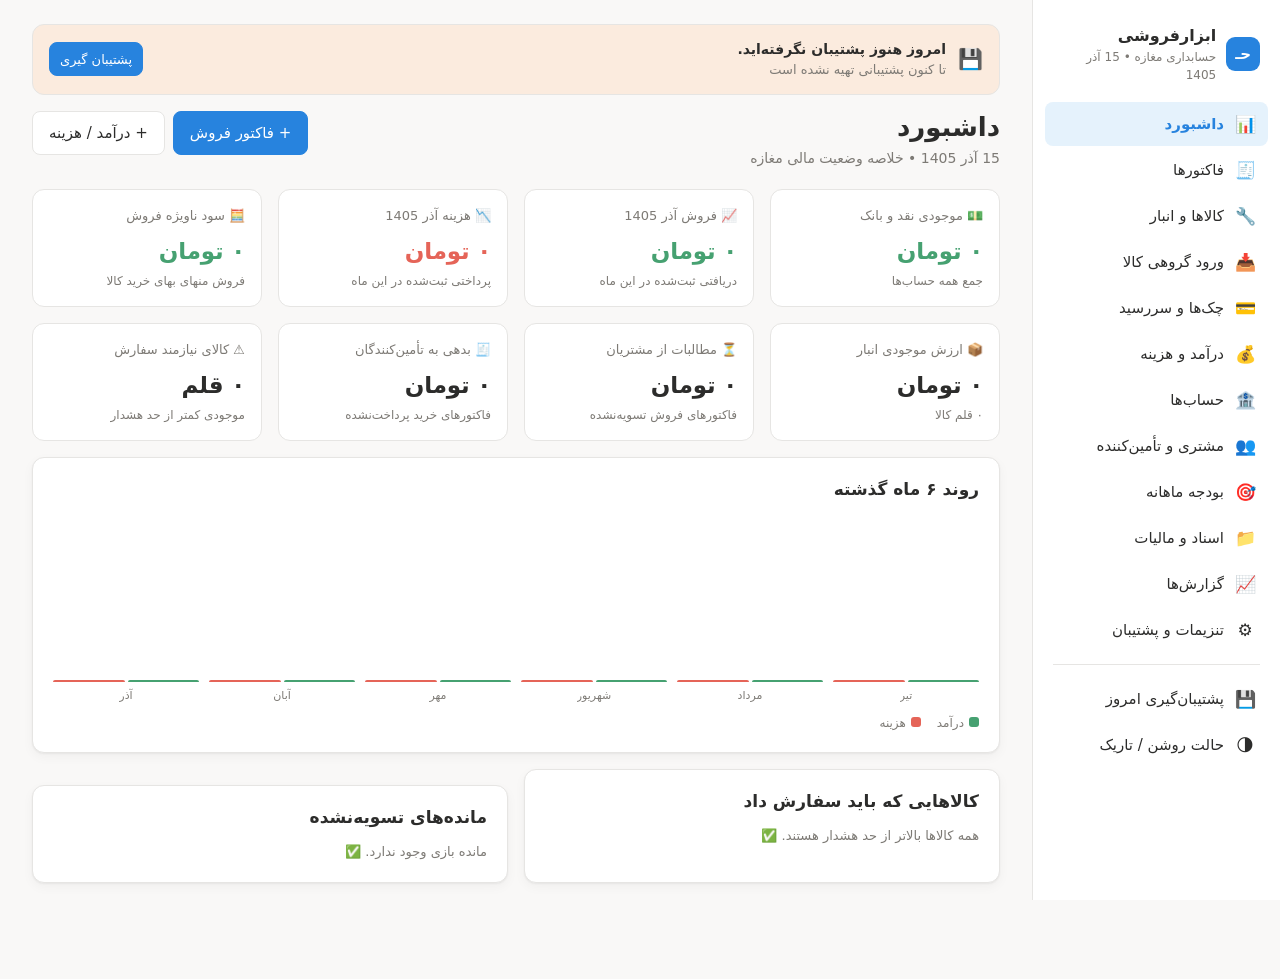
==== commit b2a8cf22: "this is secand edition of app" ====
--- a/hesabyar.html
+++ b/hesabyar.html
@@ -327,8 +327,8 @@
 
 function blank() {
   return {
-    settings: { shop: 'ابزارفروشی', owner: '', phone: '', address: '', taxRate: 10, theme: 'light' },
-    accounts: [], contacts: [], products: [], invoices: [], txns: [], budgets: [], docs: [],
+    settings: { shop: 'ابزارفروشی', owner: '', phone: '', address: '', taxRate: 10, theme: 'light', buyMarkup: 25, autoMargin: 20, addNewFromPurchase: true },
+    accounts: [], contacts: [], products: [], invoices: [], txns: [], budgets: [], docs: [], cheques: [],
     meta: { lastBackup: '', created: todayIso(), snapshots: [] }
   };
 }
@@ -444,6 +444,8 @@
   S.invoices.forEach(function (i) { (i.items || []).forEach(function (it) { parts.push([i.no, it.desc || pName(it.productId), it.qty, it.price, it.discount, Math.max(0, num(it.qty) * num(it.price) - num(it.discount))]); }); });
   parts.push([], ['# تراکنش‌ها'], ['تاریخ شمسی','نوع','دسته','مبلغ','حساب','به حساب','طرف‌حساب','روش','شرح']);
   S.txns.forEach(function (t) { parts.push([isoToJ(t.date), t.type, t.cat, t.amount, aName(t.accountId), t.toAccountId ? aName(t.toAccountId) : '', t.contactId ? cName(t.contactId) : '', t.method, t.note]); });
+  parts.push([], ['# چک‌ها'], ['شماره','نوع','بانک','طرف‌حساب','سررسید شمسی','مبلغ','وضعیت']);
+  (S.cheques || []).forEach(function (c) { parts.push([c.no, c.kind, c.bank, cName(c.contactId), isoToJ(c.due), c.amount, c.status]); });
   parts.push([], ['# حساب‌ها'], ['نام','نوع','موجودی اولیه','موجودی فعلی']);
   S.accounts.forEach(function (a) { parts.push([a.name, a.type, a.opening, accBalance(a.id)]); });
   parts.push([], ['# طرف‌حساب‌ها'], ['نام','نوع','تلفن','آدرس']);
@@ -472,6 +474,8 @@
   { k: 'dash', t: 'داشبورد', ic: '📊' },
   { k: 'invoices', t: 'فاکتورها', ic: '🧾' },
   { k: 'products', t: 'کالاها و انبار', ic: '🔧' },
+  { k: 'bulk', t: 'ورود گروهی کالا', ic: '📥' },
+  { k: 'cheques', t: 'چک‌ها و سررسید', ic: '💳' },
   { k: 'txns', t: 'درآمد و هزینه', ic: '💰' },
   { k: 'accounts', t: 'حساب‌ها', ic: '🏦' },
   { k: 'contacts', t: 'مشتری و تأمین‌کننده', ic: '👥' },
@@ -521,8 +525,9 @@
     return '<button class="' + (VIEW === n.k ? 'active' : '') + '" data-action="' + (n.k === '__more' ? 'more' : 'go') + '" data-k="' + n.k + '"><span class="ic">' + n.ic + '</span>' + n.t + '</button>';
   }).join('');
   var m = el('main');
-  m.innerHTML = ({ dash: vDash, invoices: vInvoices, products: vProducts, txns: vTxns, accounts: vAccounts,
-    contacts: vContacts, budget: vBudget, docs: vDocs, reports: vReports, settings: vSettings })[VIEW]();
+  m.innerHTML = ({ dash: vDash, invoices: vInvoices, products: vProducts, bulk: vBulk, cheques: vCheques,
+    txns: vTxns, accounts: vAccounts, contacts: vContacts, budget: vBudget, docs: vDocs,
+    reports: vReports, settings: vSettings })[VIEW]();
   m.scrollTop = 0; window.scrollTo(0, 0);
 }
 
@@ -534,6 +539,12 @@
     h += '<div class="banner"><span class="ic">💾</span><div><strong>امروز هنوز پشتیبان نگرفته‌اید.</strong>' +
       '<div class="muted small">' + (S.meta.lastBackup ? 'آخرین پشتیبان: ' + jLabel(S.meta.lastBackup) : 'تا کنون پشتیبانی تهیه نشده است') + '</div></div>' +
       '<div class="spacer"></div><button class="btn primary sm" data-action="backup">پشتیبان گیری</button></div>';
+  }
+  var chd = chqDueSoon();
+  if (chd.length) {
+    h += '<div class="banner"><span class="ic">💳</span><div><strong>' + faNum(chd.length) + ' چک تا ۷ روز آینده سررسید دارد.</strong>' +
+      '<div class="muted small">' + chd.slice(0, 3).map(function (c) { return esc(c.kind.split(' ')[0]) + ' ' + faNum(isoToJ(c.due)) + ' — ' + toman(c.amount); }).join(' • ') + '</div></div>' +
+      '<div class="spacer"></div><button class="btn sm" data-action="go" data-k="cheques">دیدن چک‌ها</button></div>';
   }
   h += header('داشبورد', jLabel(todayIso()) + ' • خلاصه وضعیت مالی مغازه',
     '<button class="btn primary" data-action="newInvoice" data-kind="فروش">+ فاکتور فروش</button>' +
@@ -632,7 +643,9 @@
     return true;
   });
   var h = header('کالاها و انبار', 'لیست قیمت، موجودی و حاشیه سود کالاهای مغازه',
-    '<button class="btn primary" data-action="newProduct">+ کالای جدید</button>');
+    '<button class="btn primary" data-action="newProduct">+ کالای جدید</button>' +
+    '<button class="btn" data-action="priceBump">️٪ افزایش گروهی قیمت</button>' +
+    '<button class="btn" data-action="go" data-k="bulk">📥 ورود گروهی</button>');
   h += '<div class="grid g3">' +
     kpi('ارزش موجودی (قیمت خرید)', toman(stockValue())) +
     kpi('ارزش موجودی (قیمت فروش)', toman(sum(S.products, function (p) { return num(p.stock) * num(p.sell); }))) +
@@ -844,6 +857,8 @@
     '<label class="f"><span>نام مالک</span><input id="stOwner" value="' + esc(s.owner) + '"></label>' +
     '<label class="f"><span>تلفن</span><input id="stPhone" value="' + esc(s.phone) + '"></label>' +
     '<label class="f"><span>نرخ پیش‌فرض مالیات (٪)</span><input id="stTax" value="' + esc(s.taxRate) + '" inputmode="decimal"></label>' +
+    '<label class="f"><span>درصد سود پیش‌فرض ورود کالا (٪)</span><input id="stMargin" value="' + esc(s.autoMargin) + '" inputmode="decimal"></label>' +
+    '<label class="f"><span>درصد سود پیش‌فرض فاکتور خرید (٪)</span><input id="stBuyMk" value="' + esc(s.buyMarkup) + '" inputmode="decimal"></label>' +
     '<label class="f" style="grid-column:1/-1"><span>آدرس</span><input id="stAddr" value="' + esc(s.address) + '"></label>' +
     '</div><button class="btn primary" data-action="saveSettings">ذخیره تنزیمات</button></div>';
   h += '<div class="card"><h3>پشتیبان‌گیری و خروجی</h3>' +
@@ -853,14 +868,142 @@
     '<div class="row"><button class="btn primary" data-action="backup">💾 خروجی پشتیبان (JSON)</button>' +
     '<button class="btn" data-action="exportCsv">📊 خروجی کامل اکسل (CSV)</button>' +
     '<button class="btn" data-action="restore">♻️ بازگردانی از فایل پشتیبان</button>' +
-    '<button class="btn danger" data-action="reset">🗑 پاک کردن همه اطلاعات</button></div></div>';
+    '<button class="btn danger" data-action="reset">🗑 پا�� کردن همه اطلاعات</button></div></div>';
   h += '<div class="card"><h3>راهنمای استفاده</h3><ol class="small" style="padding-inline-start:20px;margin:0">' +
     '<li>اول حساب‌ها (صندوق، بانک، کارتخوان) و موجودی اولیه را ثبت کنید.</li>' +
     '<li>کالاها را با قیمت خرید، قیمت فروش، موجودی و حد هشدار وارد کنید.</li>' +
-    '<li>هنگام فروش، فاکتور فروش بزنید — موجودی خودکار کم می‌شود.</li>' +
+    '<li>هنگام فروش، فاک��و�� فروش بزنید — موجودی خودکار کم می‌شود.</li>' +
     '<li>هنگام خرید از تأمین‌کننده، فاکتور خرید بزنید — موجودی اضافه می‌شود.</li>' +
     '<li>با دکمه «ثبت پرداخت» دریافت/پرداخت را ثبت کنید تا مانده حساب درست بماند.</li>' +
     '<li>هر روز پایان کار، پشتیبان بگیرید.</li></ol></div>';
+  return h;
+}
+
+/* ---------------- ورود گروهی کالا ---------------- */
+function mgPct() { var v = num(S.settings.autoMargin); return v || 20; }
+function rnd1000(v) { var r = Math.round(v / 1000) * 1000; return r > 0 ? r : Math.round(v); }
+function mgUp(buy) { return rnd1000(num(buy) * (1 + mgPct() / 100)); }
+function uniqList(a) { var o = []; a.forEach(function (x) { if (x && o.indexOf(x) < 0) o.push(x); }); return o; }
+var BK = 6;
+function bulkRowsHtml(n, from) {
+  var h = '', st = from || 0;
+  for (var i = st; i < st + n; i++) {
+    h += '<div class="itemrow">' +
+      '<span class="wide"><span class="lbl">نام کالا</span><input id="bkn' + i + '" placeholder="مانند: پیچ گوشتی چها��سو"></span>' +
+      '<span><span class="lbl">قیمت خرید</span><input id="bkb' + i + '" data-mg="buy" data-other="bks' + i + '" inputmode="decimal"></span>' +
+      '<span><span class="lbl">قیمت فروش</span><input id="bks' + i + '" data-mg="sell" data-other="bkb' + i + '" inputmode="decimal"></span>' +
+      '<span><span class="lbl">تعداد</span><input id="bkq' + i + '" inputmode="decimal"></span>' +
+      '<span><span class="lbl">دسته</span><select id="bkc' + i + '">' + opts(CATS, '', '—') + '</select></span>' +
+      '<span></span></div>';
+  }
+  return h;
+}
+function vBulk() {
+  var h = header('ورود گروهی کالا', 'افزودن چند کالا در یک مرحله — تایپ سریع، چسباندن از اکسل یا فایل CSV',
+    '<button class="btn" data-action="bulkSample">📄 دانلود فایل نمونه</button>');
+  h += '<div class="card"><h3>۱) ورود سریع (فقط اطلاعات مهم)</h3>' +
+    '<p class="small muted">نام کالا و قیمت خرید کافی است: قیمت فروش خودکار با ' + faNum(mgPct()) + '٪ سود پر می‌شود و قابل اصلاح است. اگر قیمت فروش را بزنید، قیمت خرید ' + faNum(mgPct()) + '٪ کمتر پیشنهاد می‌شود. با کلید Enter به فیلد بعدی بروید. درصد پیش‌فرض را در تنزیمات عوض کنید.</p>' +
+    '<div class="itemrow bkhead small muted"><span class="wide">نام کالا</span><span>قیمت خرید</span><span>قیمت فروش</span><span>تعداد</span><span>دسته</span><span></span></div>' +
+    '<div id="bkRows">' + bulkRowsHtml(BK) + '</div>' +
+    '<div class="row" style="margin-top:10px"><button class="btn sm" data-action="bulkMoreRows">+ ۵ ردیف بیشتر</button>' +
+    '<div class="spacer"></div><button class="btn primary" data-action="bulkSaveRows">ذخیره ردیف‌ها</button></div></div>';
+  h += '<div class="card"><h3>۲) ورود از اکسل</h3>' +
+    '<p class="small muted">در اکسل ستون‌ها را به این ترتیب بچینید: <span class="mono">نام کالا | قیمت خرید | قیمت فروش | تعداد | دسته | برند | کد | واحد | حد هشدار</span> — از ستون سوم به بعد اختیاری است. سپس یا فایل CSV را انتخاب کنید یا سلول‌ها را کپی کرده و در کادر پایین Paste کنید.</p>' +
+    '<label class="f"><span>فایل CSV (در اکسل Save as ← CSV)</span><input type="file" id="bkFile" accept=".csv,.txt,text/csv"></label>' +
+    '<label class="f" style="margin-top:10px"><span>یا محتوای کپی‌شده از اکسل</span><textarea id="bkText" rows="8" placeholder="دریل چکشی ۷۰۰ وات&#9;2800000&#9;3450000&#9;3"></textarea></label>' +
+    '<div class="row" style="margin-top:10px"><label class="row small" style="gap:6px"><input type="checkbox" id="bkMerge" checked> کالای هم‌نام به‌روزرسانی و موجودی جمع شود</label>' +
+    '<div class="spacer"></div><button class="btn primary" data-action="bulkImport">بررسی و افزودن</button></div></div>';
+  return h;
+}
+function bulkUpsert(d, merge) {
+  if (!d.name) return null;
+  var ex = null;
+  if (merge) for (var i = 0; i < S.products.length; i++) if (String(S.products[i].name).trim() === String(d.name).trim()) { ex = S.products[i]; break; }
+  if (ex) {
+    if (num(d.buy)) ex.buy = num(d.buy);
+    if (num(d.sell)) ex.sell = num(d.sell);
+    else if (num(d.buy) && num(ex.sell) < num(d.buy)) ex.sell = mgUp(d.buy);
+    ex.stock = num(ex.stock) + num(d.qty);
+    if (d.cat) ex.cat = d.cat;
+    if (d.brand) ex.brand = d.brand;
+    if (d.sku) ex.sku = d.sku;
+    if (d.unit) ex.unit = d.unit;
+    if (num(d.min)) ex.min = num(d.min);
+    return 'up';
+  }
+  S.products.push({ id: uid('prd'), name: String(d.name).trim(), sku: d.sku || '', cat: d.cat || CATS[0],
+    brand: d.brand || '', unit: d.unit || 'عدد', loc: '', buy: num(d.buy),
+    sell: num(d.sell) ? num(d.sell) : mgUp(d.buy), stock: num(d.qty), min: num(d.min) || 1 });
+  return 'new';
+}
+function bulkSaveRows() {
+  var nw = 0, up = 0;
+  for (var i = 0; i < BK; i++) {
+    var nm = el('bkn' + i) ? el('bkn' + i).value.trim() : '';
+    if (!nm) continue;
+    var r = bulkUpsert({ name: nm, buy: val('bkb' + i), sell: val('bks' + i), qty: val('bkq' + i), cat: val('bkc' + i) }, true);
+    if (r === 'new') nw++; else if (r === 'up') up++;
+  }
+  if (!nw && !up) return toast('حداقل نام یک کالا را وارد کنید');
+  BK = 6; save(); render();
+  toast(faNum(nw) + ' کالای جدید و ' + faNum(up) + ' کالای به‌روزشده ذخیره شد');
+}
+function bulkImport() {
+  var txt = el('bkText') ? el('bkText').value : '';
+  if (!txt.trim()) return toast('اول فایل را انتخاب کنید یا اطلاعات را بچسبانید');
+  var merge = el('bkMerge') ? el('bkMerge').checked : true;
+  var nw = 0, up = 0, bad = 0;
+  txt.split(/\r?\n/).forEach(function (line) {
+    if (!line.trim()) return;
+    var c = line.split(/\t|;|,/).map(function (x) { return x.replace(/^"|"$/g, '').trim(); });
+    if (!c[0]) return;
+    if (/نام کالا|name/i.test(c[0])) return;
+    if (c.length < 2 && !num(c[1])) { bad++; }
+    var r = bulkUpsert({ name: c[0], buy: c[1], sell: c[2], qty: c[3], cat: c[4], brand: c[5], sku: c[6], unit: c[7], min: c[8] }, merge);
+    if (r === 'new') nw++; else if (r === 'up') up++;
+  });
+  if (!nw && !up) return toast('چیزی برای افزودن پیدا نشد — ترتیب ستون‌ها را چک کنید');
+  save(); VIEW = 'products'; render();
+  toast(faNum(nw) + ' کالای جدید اضافه و ' + faNum(up) + ' کالا به‌روز شد');
+}
+function bulkSample() {
+  downloadBlob(csv([['نام کالا','قیمت خرید','قیمت فروش','تعداد','دسته','برند','کد','واحد','حد هشدار'],
+    ['دریل چکشی ۷۰۰ وات', 2800000, 3450000, 3, 'ابزار برقی', 'رونیکس', 'DR-700', 'عدد', 1],
+    ['پیچ گوشتی چهارسو', 85000, '', 20, 'ابزار دستی', '', '', 'عدد', 5]]),
+    'hesabyar-nemoone-kala.csv', 'text/csv');
+  toast('فایل نمونه دانلود شد — با اکسل باز کنید');
+}
+
+/* ---------------- چک‌ها ---------------- */
+var CHQ_KINDS = ['دریافتی (از مشتری)','پرداختی (به تأمین‌کننده)'];
+var CHQ_STATUS = ['در جریان','پاس شده','برگشتی','باطل شده'];
+function isoPlus(days) { var d = new Date(todayIso() + 'T00:00:00'); d.setDate(d.getDate() + days); return d.getFullYear() + '-' + pad(d.getMonth() + 1) + '-' + pad(d.getDate()); }
+function chqOpen(kind) { return S.cheques.filter(function (c) { return c.status === 'در جریان' && (!kind || c.kind === kind); }); }
+function chqDueSoon() { var lim = isoPlus(7); return chqOpen().filter(function (c) { return c.due && c.due <= lim; }); }
+function vCheques() {
+  var h = header('چک‌ها و سررسید', 'چک‌های دریافتی و پرداختی مغازه',
+    '<button class="btn primary" data-action="newCheque">+ چک جدید</button>');
+  h += '<div class="grid g3">' +
+    kpi('چک‌های د��یافتی در جریان', toman(sum(chqOpen(CHQ_KINDS[0]), function (c) { return c.amount; })), 'pos', faNum(chqOpen(CHQ_KINDS[0]).length) + ' فقره') +
+    kpi('چک‌های پرداختی در جریان', toman(sum(chqOpen(CHQ_KINDS[1]), function (c) { return c.amount; })), 'neg', faNum(chqOpen(CHQ_KINDS[1]).length) + ' فقره') +
+    kpi('سررسید تا ۷ روز آینده', faNum(chqDueSoon().length) + ' فقره', chqDueSoon().length ? 'warn' : '', toman(sum(chqDueSoon(), function (c) { return c.amount; }))) +
+    '</div><div style="margin-top:16px"></div>';
+  var rows = S.cheques.slice().sort(function (a, b) { return (a.due || '') < (b.due || '') ? -1 : 1; }).map(function (c) {
+    var late = c.status === 'در جریان' && c.due && c.due < todayIso();
+    var cls = c.status === 'پاس شده' ? 'g' : (c.status === 'برگشتی' ? 'r' : (late ? 'r' : 'o'));
+    return '<tr><td>' + faNum(esc(c.no || '—')) + '<div class="muted small">' + esc(c.bank || '') + '</div></td>' +
+      '<td><span class="tag ' + (c.kind === CHQ_KINDS[0] ? 'g' : 'o') + '">' + esc(c.kind.split(' ')[0]) + '</span></td>' +
+      '<td>' + esc(cName(c.contactId)) + '</td>' +
+      '<td class="mono">' + faNum(isoToJ(c.due)) + (late ? '<div class="small" style="color:var(--red)">سررسید گذشته</div>' : '') + '</td>' +
+      '<td class="num">' + money(c.amount) + '</td>' +
+      '<td><span class="tag ' + cls + '">' + esc(c.status) + '</span></td>' +
+      '<td class="row">' + (c.status === 'در جریان' ? '<button class="btn sm primary" data-action="chequePass" data-id="' + c.id + '">پاس شد</button>' +
+        '<button class="btn sm" data-action="chequeBounce" data-id="' + c.id + '">برگشتی</button>' : '') +
+      '<button class="btn sm" data-action="editCheque" data-id="' + c.id + '">ویرایش</button>' +
+      '<button class="btn sm danger" data-action="delCheque" data-id="' + c.id + '">حذف</button></td></tr>';
+  });
+  h += table(['شماره / بانک','نوع','طرف‌حساب','سررسید','مبلغ','وضعیت','عملیات'], rows, 'چکی ثبت نشده است.');
+  h += '<p class="small muted" style="margin-top:10px">وقتی چک را «پاس شد» بزنید، خودکار در دفتر درآمد/هزینه و موجودی حساب هم ثبت می‌شود.</p>';
   return h;
 }
 
@@ -898,9 +1041,10 @@
     fld('نام کالا', 'pName', p.name) + fld('کد / بارکد', 'pSku', p.sku) +
     selFld('دسته', 'pCat', CATS, p.cat) + fld('برند', 'pBrand', p.brand) +
     selFld('واحد', 'pUnit', UNITS, p.unit) + fld('محل قرارگیری در مغازه', 'pLoc', p.loc) +
-    fld('قیمت خرید (تومان)', 'pBuy', p.buy, 'num') + fld('قیمت فروش (تومان)', 'pSell', p.sell, 'num') +
+    fld('قیمت خرید (تومان)', 'pBuy', p.buy, 'num', 'data-mg="buy" data-other="pSell"') +
+    fld('قیمت فروش (تومان)', 'pSell', p.sell, 'num', 'data-mg="sell" data-other="pBuy"') +
     fld('موجودی فعلی', 'pStock', p.stock, 'num') + fld('حد هشدار سفارش', 'pMin', p.min, 'num') +
-    '</div>', okBtn('saveProduct'));
+    '</div><p class="small muted">قیمت خرید را بزنید تا قیمت فروش خودکار با ' + faNum(mgPct()) + '٪ سود پر شود (و برعکس). با Enter به فیلد بعدی بروید.</p>', okBtn('saveProduct'));
 }
 function saveProduct() {
   if (!val('pName')) return toast('نام کالا را وارد کنید');
@@ -972,7 +1116,7 @@
     dateFld('تاریخ', 'tDate', t.date) +
     selFld('حساب', 'tAcc', S.accounts, t.accountId, S.accounts.length ? '' : 'اول یک حساب بسازید') +
     selFld('روش پرداخت', 'tMethod', METHODS, t.method) +
-    selFld('طرف‌حساب (اختیاری)', 'tContact', S.contacts, t.contactId, '—') +
+    selFld('طرف��حسا�� (اختیاری)', 'tContact', S.contacts, t.contactId, '—') +
     fld('شرح', 'tNote', t.note) +
     '</div><p class="small muted">برای تغییر لیست دسته‌ها، اول نوع را عوض کنید.</p>', okBtn('saveTxn'));
   el('tType').addEventListener('change', function () {
@@ -1001,7 +1145,7 @@
 function saveTransfer() {
   var a = num(val('trAmount'));
   if (!a) return toast('مبلغ را وارد کنید');
-  if (val('trFrom') === val('trTo')) return toast('حساب مبدأ و مقصد باید متفاوت باشند');
+  if (val('trFrom') === val('trTo')) return toast('حساب مبدأ و مقصد ��اید متفاوت باشند');
   S.txns.push({ id: uid('txn'), type: 'انتقال', cat: 'انتقال داخلی', amount: a, date: readDate('trDate'),
     accountId: val('trFrom'), toAccountId: val('trTo'), method: 'انتقال بانکی', note: val('trNote') });
   save(); closeModal(); render(); toast('انتقال ثبت شد');
@@ -1069,6 +1213,10 @@
     '</div>' +
     '<h3 style="margin:18px 0 8px">اقلام فاکتور</h3><div id="itemsBox"></div>' +
     '<button type="button" class="btn sm" data-action="itemAdd" style="margin-top:10px">+ افزودن قلم</button>' +
+    '<div id="newProdBox" class="card" style="margin-top:14px">' +
+    '<label class="row small" style="gap:6px"><input type="checkbox" id="iAddNew"' + (S.settings.addNewFromPurchase === false ? '' : ' checked') + '> کالاهای جدید این فاکتور به لیست کالاها اضافه شوند</label>' +
+    '<div class="fgrid" style="margin-top:8px">' + fld('درصد سود برای قیمت فروش کالاهای جدید (٪)', 'iMarkup', num(S.settings.buyMarkup) || 25, 'num') + '</div>' +
+    '<p class="small muted">قیمت خرید کالاهای موجود هم با قیمت این فاکتور به‌روز می‌شود. کالای جدید = ردیفی که از لیست انتخاب نشده و فقط شرح دستی دارد.</p></div>' +
     '<div class="fgrid" style="margin-top:16px">' + fld('تخفیف کل فاکتور (تومان)', 'iDiscount', D.discount, 'num') +
     fld('یادداشت روی فاکتور', 'iNote', D.note) + '</div>' +
     '<div id="invTot" class="totbox" style="margin-top:16px"></div>';
@@ -1084,7 +1232,7 @@
     return '<div class="itemrow' + (isSale ? '' : ' cost') + '">' +
       '<span class="wide"><span class="lbl">کالا</span><select data-item="productId" data-i="' + n + '">' +
         opts(S.products, it.productId, '— متفرقه / دستی —') + '</select>' +
-        '<input data-item="desc" data-i="' + n + '" value="' + esc(it.desc || '') + '" placeholder="شرح دستی (اگر کالا در لیست نیست)" style="margin-top:6px"></span>' +
+        '<input data-item="desc" data-i="' + n + '" value="' + esc(it.desc || '') + '" placeholder="شرح دستی (اگر کالا ��ر لیست نیست)" style="margin-top:6px"></span>' +
       '<span><span class="lbl">تعداد</span><input data-item="qty" data-i="' + n + '" value="' + esc(it.qty) + '" inputmode="decimal"></span>' +
       '<span><span class="lbl">قیمت واحد</span><input data-item="price" data-i="' + n + '" value="' + esc(it.price) + '" inputmode="decimal"></span>' +
       '<span><span class="lbl">تخفیف</span><input data-item="discount" data-i="' + n + '" value="' + esc(it.discount || 0) + '" inputmode="decimal"></span>' +
@@ -1093,6 +1241,7 @@
       '<span><button type="button" class="btn sm danger" data-action="itemDel" data-i="' + n + '">✕</button></span>' +
       '</div>';
   }).join('');
+  var np = el('newProdBox'); if (np) np.style.display = isSale ? 'none' : '';
   drawTotals();
 }
 function drawTotals() {
@@ -1123,14 +1272,33 @@
   o.due = jToIso(val('iDue')) || ''; o.contactId = val('iContact') || null;
   o.discount = num(val('iDiscount')); o.taxRate = num(val('iTax')); o.note = val('iNote');
   o.items = items; o.openingPaid = num(o.openingPaid);
+  var added = 0;
+  if (o.kind === 'خرید') {
+    var addNew = el('iAddNew') ? el('iAddNew').checked : true;
+    var mk = num(val('iMarkup')) || 25;
+    items.forEach(function (it) {
+      var pr = num(it.price);
+      if (it.productId) {
+        var ep = byId(S.products, it.productId);
+        if (ep && pr > 0) { ep.buy = pr; if (num(ep.sell) < pr) ep.sell = rnd1000(pr * (1 + mk / 100)); }
+        return;
+      }
+      if (!addNew || !it.desc) return;
+      var np2 = { id: uid('prd'), name: String(it.desc).trim(), sku: '', cat: CATS[0], brand: '', unit: 'عدد',
+        loc: '', buy: pr, sell: rnd1000(pr * (1 + mk / 100)), stock: 0, min: 1 };
+      S.products.push(np2); it.productId = np2.id; added++;
+    });
+    S.settings.buyMarkup = mk;
+    if (el('iAddNew')) S.settings.addNewFromPurchase = el('iAddNew').checked;
+  }
   if (!old) S.invoices.push(o);
   applyStock(o, 1);
   save(); closeModal(); render();
-  toast('فاکتور ' + o.no + ' ذخیره شد و موجودی به‌روز شد');
+  toast('فاکتور ' + o.no + ' ذخیره شد و موجودی به‌روز شد' + (added ? ' — ' + faNum(added) + ' کالای جدید هم به لیست کالاها افزوده شد' : ''));
 }
 function formPay(inv) {
   EDIT = inv.id;
-  var isSale = inv.kind.indexOf('فروش') > -1;
+  var isSale = inv.kind.indexOf('ف��وش') > -1;
   modal('ثبت ' + (isSale ? 'دریافت' : 'پرداخت') + ' — فاکتور ' + esc(inv.no),
     '<div class="totbox" style="margin-bottom:14px"><div><span>مبلغ کل</span><span class="mono">' + toman(invTotal(inv)) + '</span></div>' +
     '<div><span>پرداخت‌شده تا کنون</span><span class="mono">' + toman(invPaid(inv)) + '</span></div>' +
@@ -1182,6 +1350,84 @@
 }
 
 /* ================== رویدادها ================== */
+/* ---------- افزایش گروهی قیمت ---------- */
+function formPriceBump() {
+  var brands = uniqList(S.products.map(function (p) { return p.brand || ''; }));
+  modal('افزایش گروهی قیمت', '<div class="fgrid">' +
+    fld('درصد افزایش (٪)', 'bpPct', 10, 'num') +
+    selFld('اعمال روی', 'bpTarget', ['فقط قیمت فروش','قیمت خرید و فروش'], 'فقط قیمت فروش') +
+    selFld('محدوده — دسته', 'bpCat', CATS, '', 'همه دسته‌ها') +
+    selFld('محدوده — برند', 'bpBrand', brands, '', 'همه برندها') +
+    '</div>' +
+    '<label class="row small" style="gap:6px;margin-top:10px"><input type="checkbox" id="bpRound" checked> رُند کردن قیمت به ۱۰۰۰ تومان</label>' +
+    '<p class="small muted">برای کاهش قیمت عدد منفی بدهید، مانند -5. پیش از اعمال بهتر است یک پشتیبان بگیرید.</p>',
+    okBtn('savePriceBump', 'اعمال روی قیمت‌ها'));
+}
+function savePriceBump() {
+  var pct = num(val('bpPct'));
+  if (!pct) return toast('درصد را وارد کنید');
+  var both = val('bpTarget') === 'قیمت خرید و فروش';
+  var cat = val('bpCat'), br = val('bpBrand'), rd = el('bpRound') ? el('bpRound').checked : true;
+  var f = 1 + pct / 100, n = 0;
+  S.products.forEach(function (p) {
+    if (cat && p.cat !== cat) return;
+    if (br && (p.brand || '') !== br) return;
+    if (num(p.sell)) p.sell = rd ? rnd1000(num(p.sell) * f) : Math.round(num(p.sell) * f);
+    if (both && num(p.buy)) p.buy = rd ? rnd1000(num(p.buy) * f) : Math.round(num(p.buy) * f);
+    n++;
+  });
+  if (!n) return toast('کالایی در این محدوده پیدا نشد');
+  save(); closeModal(); VIEW = 'products'; render();
+  toast('قیمت ' + faNum(n) + ' کالا با ' + faNum(pct) + '٪ تغییر کرد');
+}
+
+/* ---------- چک ---------- */
+function formCheque(c) {
+  EDIT = c ? c.id : null;
+  c = c || { kind: CHQ_KINDS[0], status: 'در جریان', due: todayIso(), amount: '' };
+  modal(EDIT ? 'ویرایش چک' : 'چک جدید', '<div class="fgrid">' +
+    selFld('نوع چک', 'chKind', CHQ_KINDS, c.kind) +
+    fld('مبلغ (تومان)', 'chAmount', c.amount, 'num') +
+    fld('شماره چک', 'chNo', c.no) +
+    fld('بانک / شعبه', 'chBank', c.bank) +
+    dateFld('تاریخ سررسید', 'chDue', c.due) +
+    selFld('طرف‌حساب', 'chContact', S.contacts, c.contactId, '— انتخاب کنید —') +
+    selFld('وضعیت', 'chStatus', CHQ_STATUS, c.status) +
+    fld('یادداشت', 'chNote', c.note) +
+    '</div>', okBtn('saveCheque'));
+}
+function saveCheque() {
+  var a = num(val('chAmount'));
+  if (!a) return toast('مبلغ چک را وارد کنید');
+  var o = EDIT ? byId(S.cheques, EDIT) : { id: uid('chq') };
+  o.kind = val('chKind'); o.amount = a; o.no = val('chNo'); o.bank = val('chBank');
+  o.due = readDate('chDue'); o.contactId = val('chContact') || null;
+  o.status = val('chStatus') || 'در جریان'; o.note = val('chNote');
+  if (!EDIT) S.cheques.push(o);
+  save(); closeModal(); render(); toast('چک ذخیره شد');
+}
+function formChequePass(c) {
+  EDIT = c.id;
+  var isIn = c.kind === CHQ_KINDS[0];
+  modal('پاس شدن چک ' + faNum(esc(c.no || '')),
+    '<div class="totbox" style="margin-bottom:14px"><div class="big"><span>مبلغ</span><span class="mono">' + toman(c.amount) + '</span></div>' +
+    '<div><span>طرف‌حساب</span><span>' + esc(cName(c.contactId)) + '</span></div></div>' +
+    '<div class="fgrid">' + dateFld('تاریخ وصول', 'chpDate', todayIso()) +
+    selFld(isIn ? 'به کدام حساب واریز شد' : 'از کدام حساب پرداخت شد', 'chpAcc', S.accounts, (S.accounts[0] || {}).id) + '</div>',
+    okBtn('saveChequePass', 'ثبت پاس شدن'));
+}
+function saveChequePass() {
+  var c = byId(S.cheques, EDIT); if (!c) return closeModal();
+  if (!val('chpAcc')) return toast('اول یک حساب بسازید');
+  var isIn = c.kind === CHQ_KINDS[0];
+  var t = { id: uid('txn'), type: isIn ? 'درآمد' : 'هزینه', cat: isIn ? 'فروش کالا' : 'خرید کالا',
+    amount: num(c.amount), date: readDate('chpDate'), accountId: val('chpAcc'), method: 'چک',
+    contactId: c.contactId || null, note: 'وصول چک ' + (c.no || '') + (c.bank ? ' — ' + c.bank : '') };
+  S.txns.push(t);
+  c.status = 'پاس شده'; c.txnId = t.id;
+  save(); closeModal(); render(); toast('چک پاس شد و در دفتر درآمد/هزینه ثبت شد');
+}
+
 function moreMenu() {
   modal('بخش‌های بیشتر', '<div class="grid g2">' + NAV.slice(4).map(function (n) {
     return '<button class="btn" data-action="go" data-k="' + n.k + '" style="justify-content:flex-start">' + n.ic + ' ' + n.t + '</button>';
@@ -1206,6 +1452,20 @@
     case 'setToday': el(b.getAttribute('data-t')).value = isoToJ(todayIso()); break;
 
     case 'newProduct': formProduct(null); break;
+    case 'priceBump': formPriceBump(); break;
+    case 'savePriceBump': savePriceBump(); break;
+    case 'bulkSample': bulkSample(); break;
+    case 'bulkImport': bulkImport(); break;
+    case 'bulkSaveRows': bulkSaveRows(); break;
+    case 'bulkMoreRows': el('bkRows').insertAdjacentHTML('beforeend', bulkRowsHtml(5, BK)); BK += 5; break;
+
+    case 'newCheque': formCheque(null); break;
+    case 'editCheque': formCheque(byId(S.cheques, id)); break;
+    case 'chequePass': formChequePass(byId(S.cheques, id)); break;
+    case 'saveCheque': saveCheque(); break;
+    case 'saveChequePass': saveChequePass(); break;
+    case 'chequeBounce': var cb = byId(S.cheques, id); if (cb) { cb.status = 'برگشتی'; save(); render(); toast('چک برگشتی شد'); } break;
+    case 'delCheque': PENDING = { t: 'cheques', id: id }; confirmBox('این چک حذف شود؟', 'doDelete'); break;
     case 'editProduct': formProduct(byId(S.products, id)); break;
     case 'adjustStock': formStock(byId(S.products, id)); break;
     case 'delProduct': PENDING = { t: 'products', id: id }; confirmBox('این کالا حذف شود؟ اقلام فاکتورهای قبلی با شرح دستی باقی می‌مانند.', 'doDelete'); break;
@@ -1220,7 +1480,7 @@
     case 'quickContact': var kn = prompt('نام طرف‌حساب جدید:'); if (kn) {
         var nc = { id: uid('cnt'), name: kn, role: (val('iKind') || '').indexOf('فروش') > -1 ? 'مشتری' : 'تأمین‌کننده' };
         S.contacts.push(nc); save();
-        el('iContact').innerHTML = opts(S.contacts, nc.id, '— انتخاب کنید —'); toast('طرف‌حساب افزوده شد');
+        el('iContact').innerHTML = opts(S.contacts, nc.id, '— انتخاب کنید —'); toast('طرف‌حساب افزوده ��د');
       } break;
 
     case 'newTxn': formTxn(null); break;
@@ -1258,6 +1518,8 @@
     case 'saveSettings':
       S.settings.shop = val('stShop'); S.settings.owner = val('stOwner'); S.settings.phone = val('stPhone');
       S.settings.address = val('stAddr'); S.settings.taxRate = num(val('stTax'));
+      if (el('stMargin')) S.settings.autoMargin = num(val('stMargin')) || 20;
+      if (el('stBuyMk')) S.settings.buyMarkup = num(val('stBuyMk')) || 25;
       save(); render(); toast('تنزیمات ذخیره شد'); break;
 
     case 'doDelete':
@@ -1293,9 +1555,24 @@
     return;
   }
   if (t.hasAttribute && (t.hasAttribute('data-item') || t.id === 'iDiscount' || t.id === 'iTax')) { syncItems(); drawTotals(); }
+  if (t.hasAttribute && t.hasAttribute('data-mg')) {
+    t.removeAttribute('data-auto');
+    var o = el(t.getAttribute('data-other'));
+    if (o && num(t.value) && (o.value === '' || o.getAttribute('data-auto') === '1')) {
+      var pct = mgPct(), v = num(t.value);
+      o.value = rnd1000(t.getAttribute('data-mg') === 'buy' ? v * (1 + pct / 100) : v * (1 - pct / 100));
+      o.setAttribute('data-auto', '1');
+    }
+  }
 });
 document.addEventListener('change', function (e) {
   var t = e.target;
+  if (t.id === 'bkFile' && t.files && t.files[0]) {
+    var rd = new FileReader();
+    rd.onload = function () { if (el('bkText')) { el('bkText').value = String(rd.result || ''); toast('فایل خوانده شد — دکمه «بررسی و افزودن» را بزنید'); } };
+    rd.readAsText(t.files[0]);
+    return;
+  }
   if (t.hasAttribute && t.hasAttribute('data-item')) {
     var i = +t.getAttribute('data-i');
     if (t.getAttribute('data-item') === 'productId' && t.value) {
@@ -1307,7 +1584,24 @@
     }
   }
 });
-document.addEventListener('keydown', function (e) { if (e.key === 'Escape') closeModal(); });
+document.addEventListener('keydown', function (e) {
+  if (e.key === 'Escape') { closeModal(); return; }
+  if (e.key !== 'Enter' || e.ctrlKey || e.altKey || e.metaKey) return;
+  var t = e.target; if (!t || !t.tagName) return;
+  var tag = t.tagName.toLowerCase();
+  if (tag !== 'input' && tag !== 'select') return;
+  if (t.type === 'file' || t.type === 'checkbox' || t.type === 'radio') return;
+  e.preventDefault();
+  var scope = t.closest('.modal') || t.closest('#main') || document;
+  var fs = Array.prototype.filter.call(scope.querySelectorAll('input,select,textarea'), function (x) {
+    return !x.disabled && x.type !== 'hidden' && x.offsetParent !== null;
+  });
+  var i = fs.indexOf(t);
+  if (i > -1 && i + 1 < fs.length) { fs[i + 1].focus(); if (fs[i + 1].select) try { fs[i + 1].select(); } catch (er) {} return; }
+  var ov = t.closest('.overlay');
+  var sv = ov ? ov.querySelector('.mf .primary') : null;
+  if (sv) sv.focus();
+});
 
 /* ================== شروع ================== */
 load();
